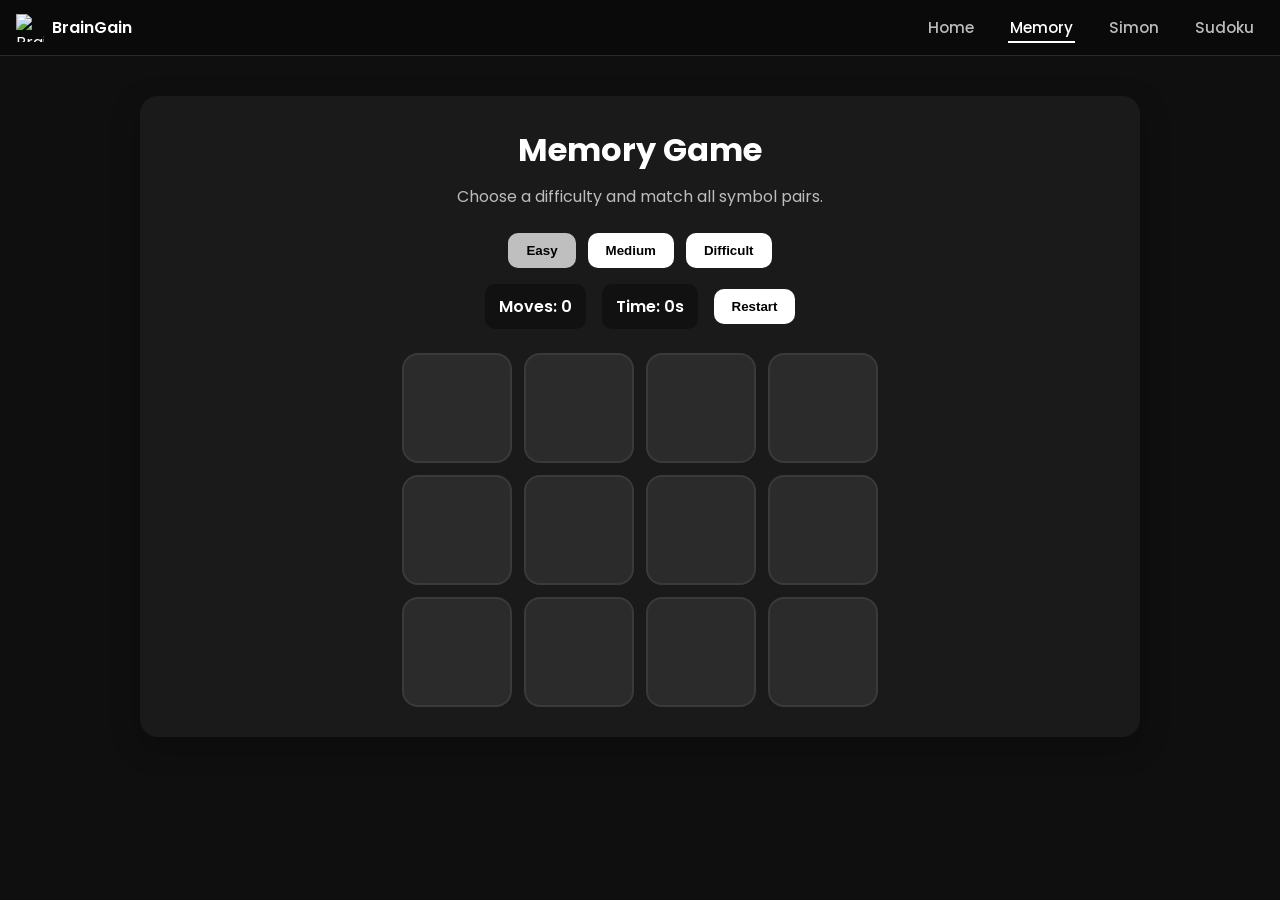
==== memory/memory.html @ 4ab95bf7 "Add memory game and update main page" ====
<!DOCTYPE html>
<html lang="en">
<head>
  <meta charset="UTF-8">
  <meta name="viewport" content="width=device-width, initial-scale=1.0">
  <title>BrainGain - Memory Game</title>

  <link rel="stylesheet" href="../styles.css">
  <link rel="stylesheet" href="memory.css">
</head>
<body>

  <nav class="nav">
    <div class="nav-left">
        <img src="../images/icon-192.png" alt="BrainGain" class="nav-logo">
        <span class="nav-title">BrainGain</span>
    </div>

    <div class="nav-links">
        <a href="../index.html">Home</a>
        <a href="memory.html" class="active">Memory</a>
        <a href="../simon/simon.html">Simon</a>
        <a href="../sudoku/sudoku.html">Sudoku</a>
    </div>
    </nav>

  <main class="game-page">
    <section class="game-card fade-in">
      <h2>Memory Game</h2>
      <p>Choose a difficulty and match all symbol pairs.</p>

      <div class="difficulty-buttons">
        <button class="level-btn active" data-level="easy">Easy</button>
        <button class="level-btn" data-level="medium">Medium</button>
        <button class="level-btn" data-level="hard">Difficult</button>
      </div>

      <div class="game-info">
        <span id="moves">Moves: 0</span>
        <span id="timer">Time: 0s</span>
        <button id="restartBtn">Restart</button>
      </div>

      <div id="memoryGrid" class="memory-grid"></div>

      <div id="winMessage" class="win-message hidden">
        <h3>Well done!</h3>
        <p>You matched all pairs.</p>
        <p id="finalStats"></p>
      </div>
    </section>
  </main>

  <script>
    window.addEventListener('load', () => {
      document.body.classList.add('loaded');
    });
  </script>

  <script src="memory.js"></script>
</body>
</html>
---- styles.css ----
@import url('https://fonts.googleapis.com/css2?family=Poppins:wght@300;400;600&display=swap');

* {
    margin: 0;
    padding: 0;
    box-sizing: border-box;
}

body {
    font-family: 'Poppins', sans-serif;
    background: #0f0f0f;
    color: #ffffff;
    opacity: 0;
}

.header {
    width: 100%;
    padding: 20px 0;
    display: flex;
    flex-direction: column;
    justify-content: center;
    align-items: center;
    border-bottom: 1px solid #222;
}

.logo-img {
    width: 250px;
    margin-bottom: 5px;
}

.slogan {
    color: #aaa;
}


.container {
    display: grid;
    grid-template-columns: repeat(auto-fit, minmax(250px, 1fr));
    gap: 20px;
    padding: 20px;
    max-width: 1000px;
    margin: auto;
}

.card {
    background: #1a1a1a;
    border-radius: 12px;
    padding: 1.5rem;
    text-align: center;
    transition: 0.3s;
    opacity: 0;
    transform: translateY(10px);
    box-shadow: 0 0 0 rgba(0,0,0,0);
}

.card h2 {
    font-size: 1.2rem;
}

.card:hover {
    transform: translateY(0);
    background: #222;
    box-shadow: 0 0px 15px rgba(255,255,255,0.1);
}

.card-link {
    text-decoration: none;
    color:#aaa;
}

.card-link:hover h2 {
    color: #ccc;
    font-size: 1.4rem;
}

.play-btn {
  display: inline-block;
  margin-top: 12px;
  padding: 10px 18px;
  background: #ffffff;
  color: #000000;
  text-decoration: none;
  border-radius: 10px;
  font-weight: 600;
  transition: 0.3s ease;
}

.play-btn:hover {
  background: #d9d9d9;
  transform: translateY(-2px);
}

.badge {
    display: inline-block;
    margin-top: 10px;
    padding: 5px 10px;
    background: white;
    color: black;
    border-radius: 8px;
    font-size: 0.8rem;
}

.footer {
    text-align: center;
    margin-top: 40px;
    padding: 20px;
    display:flex;
    flex-direction: column;
    align-items:center;
    gap: 8px;
    color: #777;
}


body.loaded {
    opacity: 1;
    transition: opacity 0.6s ease;
}


body.loaded .card {
    opacity: 1;
    transform: translateY(0);
    transition: 0.6s ease;
}


body.loaded .card:nth-child(1) {transition-delay: 0.2s; }
body.loaded .card:nth-child(2) {transition-delay: 0.4s; }
body.loaded .card:nth-child(3) {transition-delay: 0.6s; }

/* ===== NAVBAR ===== */
.nav {
  position: sticky;
  top: 0;
  z-index: 1000;
  background: rgba(10, 10, 10, 0.92);
  backdrop-filter: blur(10px);
  -webkit-backdrop-filter: blur(10px);
  display: flex;
  justify-content: space-between;
  align-items: center;
  padding: 10px 16px;
  border-bottom: 1px solid #2a2a2a;
  margin-bottom: 20px;
}

/* left side (logo) */
.nav-left {
  display: flex;
  align-items: center;
  gap: 8px;
}

.nav-logo {
  width: 28px;
  height: 28px;
}

.nav-title {
  font-weight: 600;
  font-size: 1rem;
  color: #ffffff;
}

/* links */
.nav-links {
  display: flex;
  gap: 16px;
  flex-wrap: wrap;
}

.nav a {
  text-decoration: none;
  color: #bbbbbb;
  font-weight: 500;
  font-size: 0.95rem;
  padding: 6px 10px;
  border-radius: 6px;
  position: relative;
  transition: 0.25s ease;
}

.nav a:hover {
  color: #ffffff;
  background: #1f1f1f;
}

/* underline animation */
.nav a::after {
  content: "";
  position: absolute;
  left: 8px;
  bottom: 2px;
  width: calc(100% - 16px);
  height: 2px;
  background: #ffffff;
  transform: scaleX(0);
  transform-origin: left;
  transition: transform 0.25s ease;
}

.nav a:hover::after,
.nav a.active::after {
  transform: scaleX(1);
}

.nav a.active {
  color: #ffffff;
}

/* mobile */
@media (max-width: 600px) {
  .nav {
    flex-direction: column;
    gap: 8px;
  }

  .nav-links {
    justify-content: center;
  }
}


/*phones*/
@media (max-width: 480px) {
    body {
        padding: 0.5rem;

    }
    .logo-img {
        width: 160px;
    }

    .container {
        padding: 10px;
        gap: 15px;
    }

    .card {
        padding: 1rem;
    }

    .card h2 {
        font-size: 1.1rem;
    }

    .badge {
        font-size: 0.75rem;
        padding: 4px 8px;
    }
}

/*tablets*/
@media (max-width: 900px) and (min-width: 481px) {
    .container {
        padding: 15px;
        gap: 18px;
        max-width: 900px;
    }

    .card {
        padding: 1.2rem;
    }

    .card h2 {
        font-size: 1.2rem;
    }
}

/*desktop scaling*/
@media (min-width: 901px) {
    .card h2 {
        font-size: 1.3rem;
    }
}
---- memory/memory.css ----
.game-page {
  display: flex;
  justify-content: center;
  padding: 20px;
}

.game-card {
  width: 100%;
  max-width: 1000px;
  background: #1a1a1a;
  border-radius: 18px;
  padding: 30px 20px;
  text-align: center;
  box-shadow: 0 10px 30px rgba(0, 0, 0, 0.25);
}

.game-card h2 {
  font-size: 2rem;
  margin-bottom: 10px;
}

.game-card p {
  color: #bdbdbd;
}

.difficulty-buttons {
  margin: 24px 0 16px;
  display: flex;
  justify-content: center;
  gap: 12px;
  flex-wrap: wrap;
}

.level-btn,
#restartBtn {
  padding: 10px 18px;
  border: none;
  border-radius: 10px;
  background: #ffffff;
  color: #000000;
  font-weight: 600;
  cursor: pointer;
  transition: 0.3s ease;
}

.level-btn:hover,
#restartBtn:hover {
  background: #d9d9d9;
  transform: translateY(-2px);
}

.level-btn.active {
  background: #bfbfbf;
}

.game-info {
  margin: 8px 0 24px;
  display: flex;
  justify-content: center;
  align-items: center;
  gap: 16px;
  flex-wrap: wrap;
}

.game-info span {
  background: #111111;
  color: #ffffff;
  padding: 10px 14px;
  border-radius: 10px;
  font-weight: 600;
}

.memory-grid {
  display: grid;
  gap: 12px;
  justify-content: center;
  margin-top: 10px;
}

.memory-card {
  width: 100%;
  max-width: 110px;
  min-width: 55px;
  aspect-ratio: 1 / 1;
  perspective: 1000px;
  background: transparent;
  border: none;
  padding: 0;
  cursor: pointer;
}

.memory-card-inner {
  position: relative;
  width: 100%;
  height: 100%;
  transition: transform 0.6s ease;
  transform-style: preserve-3d;
}

.memory-card.flipped .memory-card-inner,
.memory-card.matched .memory-card-inner {
  transform: rotateY(180deg);
}


.memory-card-front,
.memory-card-back {
  position: absolute;
  inset: 0;
  border-radius: 16px;
  display: flex;
  align-items: center;
  justify-content: center;
  backface-visibility: hidden;
  -webkit-backface-visibility: hidden;
  font-weight: 700;
  border: 2px solid #3a3a3a;
}

.memory-card-front {
  background: #2b2b2b;
}

.memory-card-back {
  background: #ffffff;
  color: #000000;
  transform: rotateY(180deg);
  font-size: 2rem;
  border: 2px solid #ffffff;
}

.memory-card.matched .memory-card-back {
  background: #bfbfbf;
  border: 2px solid #d9d9d9;
}

@media (max-width: 900px) {
  .memory-card {
    max-width: 90px;
  }

  .memory-card-back {
    font-size: 1.6rem;
  }
}

@media (max-width: 600px) {
  .memory-card {
    max-width: 72px;
  }

  .memory-card-front,
  .memory-card-back {
    border-radius: 12px;
  }

  .memory-card-back {
    font-size: 1.3rem;
  }
}

@media (max-width: 420px) {
  .memory-card {
    max-width: 64px;
    min-width: 48px;
  }

  .memory-card-back {
    font-size: 1.1rem;
  }
}

.memory-card:hover {
  transform: translateY(-2px);
}

.win-message {
  margin-top: 28px;
  padding: 20px;
  background: #111111;
  border: 1px solid #333333;
  border-radius: 14px;
  animation: fadeIn 0.5s ease;
}

.win-message h3 {
  margin-bottom: 8px;
  color: #ffffff;
}

.win-message p {
  color: #cccccc;
}

.hidden {
  display: none;
}

@keyframes fadeIn {
  from {
    opacity: 0;
    transform: translateY(12px);
  }
  to {
    opacity: 1;
    transform: translateY(0);
  }
}

@media (max-width: 900px) {
  .memory-card {
    max-width: 90px;
    font-size: 1.6rem;
  }
}

@media (max-width: 600px) {
  .game-card {
    padding: 24px 14px;
  }

  .memory-card {
    max-width: 72px;
    font-size: 1.3rem;
    border-radius: 12px;
  }

  .difficulty-buttons,
  .game-info {
    gap: 10px;
  }
}

@media (max-width: 420px) {
  .memory-card {
    max-width: 64px;
    min-width: 48px;
    font-size: 1.1rem;
  }

  .game-info {
    flex-direction: column;
  }
}
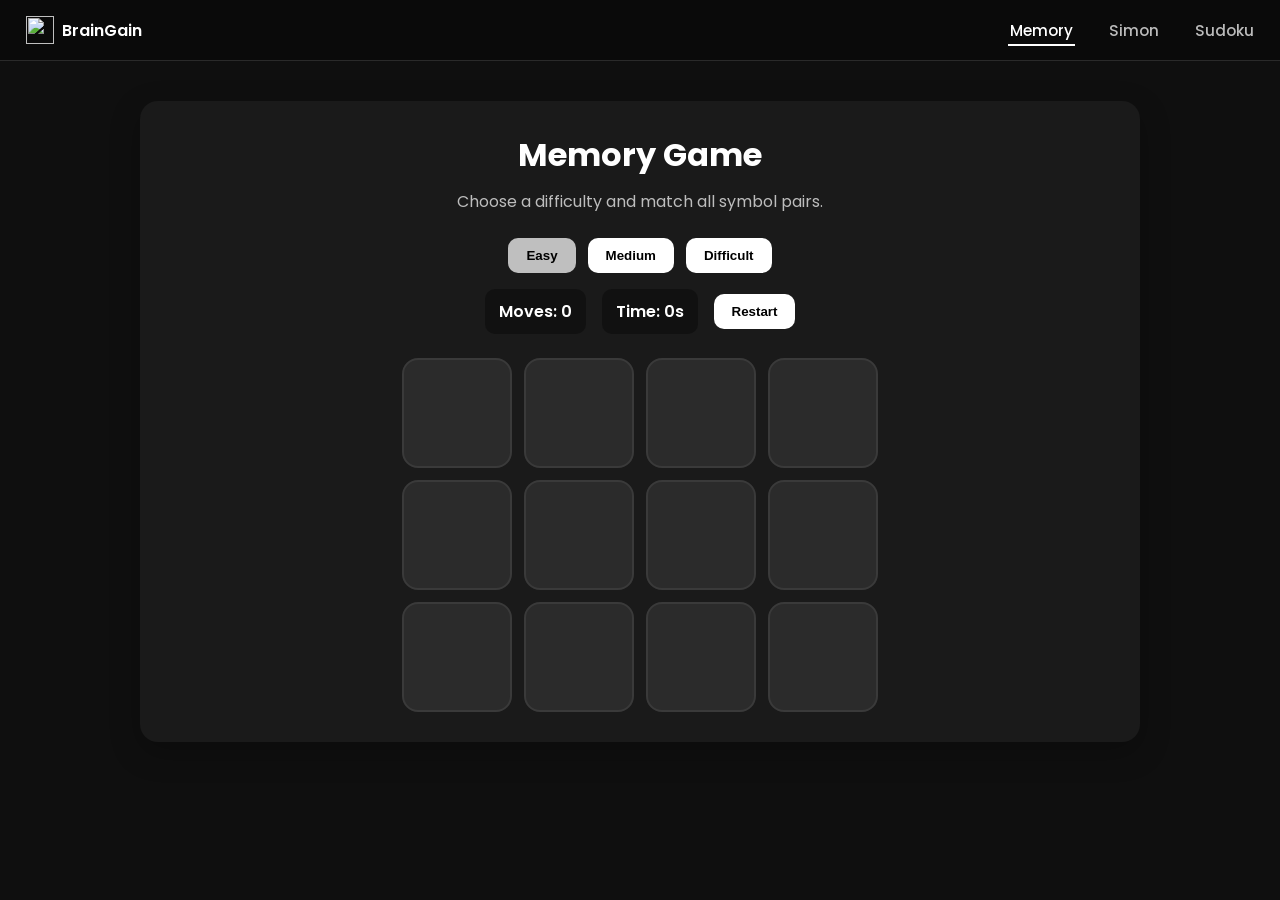
==== commit 4cdcdcb3: "Remove Home from nav bar" ====
--- a/memory/memory.html
+++ b/memory/memory.html
@@ -11,13 +11,13 @@
 <body>
 
   <nav class="nav">
-    <div class="nav-left">
-        <img src="../images/icon-192.png" alt="BrainGain" class="nav-logo">
-        <span class="nav-title">BrainGain</span>
-    </div>
+    <a href="../index.html" class="nav-left">
+      <img src="../images/icon-192.png" class="nav-logo">
+      <span class="nav-title">BrainGain</span>
+    </a>
 
     <div class="nav-links">
-        <a href="../index.html">Home</a>
+        <!-- <a href="../index.html">Home</a> -->
         <a href="memory.html" class="active">Memory</a>
         <a href="../simon/simon.html">Simon</a>
         <a href="../sudoku/sudoku.html">Sudoku</a>
@@ -43,10 +43,13 @@
 
       <div id="memoryGrid" class="memory-grid"></div>
 
-      <div id="winMessage" class="win-message hidden">
-        <h3>Well done!</h3>
-        <p>You matched all pairs.</p>
-        <p id="finalStats"></p>
+      <div id="overlay" class="overlay hidden">
+        <div class="overlay-card">
+          <h3 id="overlay-title">Well done!</h3>
+          <p id="overlay-text">You matched all pairs.</p>
+          <p id="finalStats"></p>
+          <button id="playAgainBtn" class="primary-btn">Play Again</button>
+        </div>
       </div>
     </section>
   </main>
--- a/memory/memory.css
+++ b/memory/memory.css
@@ -5,6 +5,7 @@
 }
 
 .game-card {
+  position: relative;
   width: 100%;
   max-width: 1000px;
   background: #1a1a1a;
@@ -134,67 +135,70 @@
   border: 2px solid #d9d9d9;
 }
 
-@media (max-width: 900px) {
-  .memory-card {
-    max-width: 90px;
-  }
-
-  .memory-card-back {
-    font-size: 1.6rem;
-  }
-}
-
-@media (max-width: 600px) {
-  .memory-card {
-    max-width: 72px;
-  }
-
-  .memory-card-front,
-  .memory-card-back {
-    border-radius: 12px;
-  }
-
-  .memory-card-back {
-    font-size: 1.3rem;
-  }
-}
-
-@media (max-width: 420px) {
-  .memory-card {
-    max-width: 64px;
-    min-width: 48px;
-  }
-
-  .memory-card-back {
-    font-size: 1.1rem;
-  }
-}
+
+  
+
 
 .memory-card:hover {
   transform: translateY(-2px);
 }
 
-.win-message {
-  margin-top: 28px;
+.overlay {
+  position: absolute;
+  inset: 0;
+  background: rgba(8, 8, 8, 0.72);
+  backdrop-filter: blur(4px);
+  -webkit-backdrop-filter: blur(4px);
+  display: flex;
+  align-items: center;
+  justify-content: center;
+  border-radius: 18px;
+  z-index: 20;
   padding: 20px;
-  background: #111111;
-  border: 1px solid #333333;
-  border-radius: 14px;
-  animation: fadeIn 0.5s ease;
-}
-
-.win-message h3 {
-  margin-bottom: 8px;
+}
+
+.overlay-card {
+  width: 100%;
+  max-width: 320px;
+  background: linear-gradient(180deg, #1f1f1f 0%, #141414 100%);
+  border: 1px solid #2f2f2f;
+  border-radius: 16px;
+  padding: 24px 18px;
+  text-align: center;
+  box-shadow: 0 12px 30px rgba(0, 0, 0, 0.35);
+}
+
+.overlay-card h3 {
+  margin-bottom: 10px;
   color: #ffffff;
-}
-
-.win-message p {
-  color: #cccccc;
+  font-size: 1.4rem;
+}
+
+.overlay-card p {
+  color: #d0d0d0;
+  margin-bottom: 12px;
+}
+
+.primary-btn {
+  padding: 10px 18px;
+  border: none;
+  border-radius: 10px;
+  background: #ffffff;
+  color: #000000;
+  font-weight: 600;
+  cursor: pointer;
+  transition: 0.3s ease;
+}
+
+.primary-btn:hover {
+  background: #d9d9d9;
+  transform: translateY(-2px);
 }
 
 .hidden {
-  display: none;
-}
+  display: none !important;
+}
+
 
 @keyframes fadeIn {
   from {
@@ -238,6 +242,10 @@
     font-size: 1.1rem;
   }
 
+  .memory-card-back {
+    font-size: 1.1rem;
+  }
+  
   .game-info {
     flex-direction: column;
   }
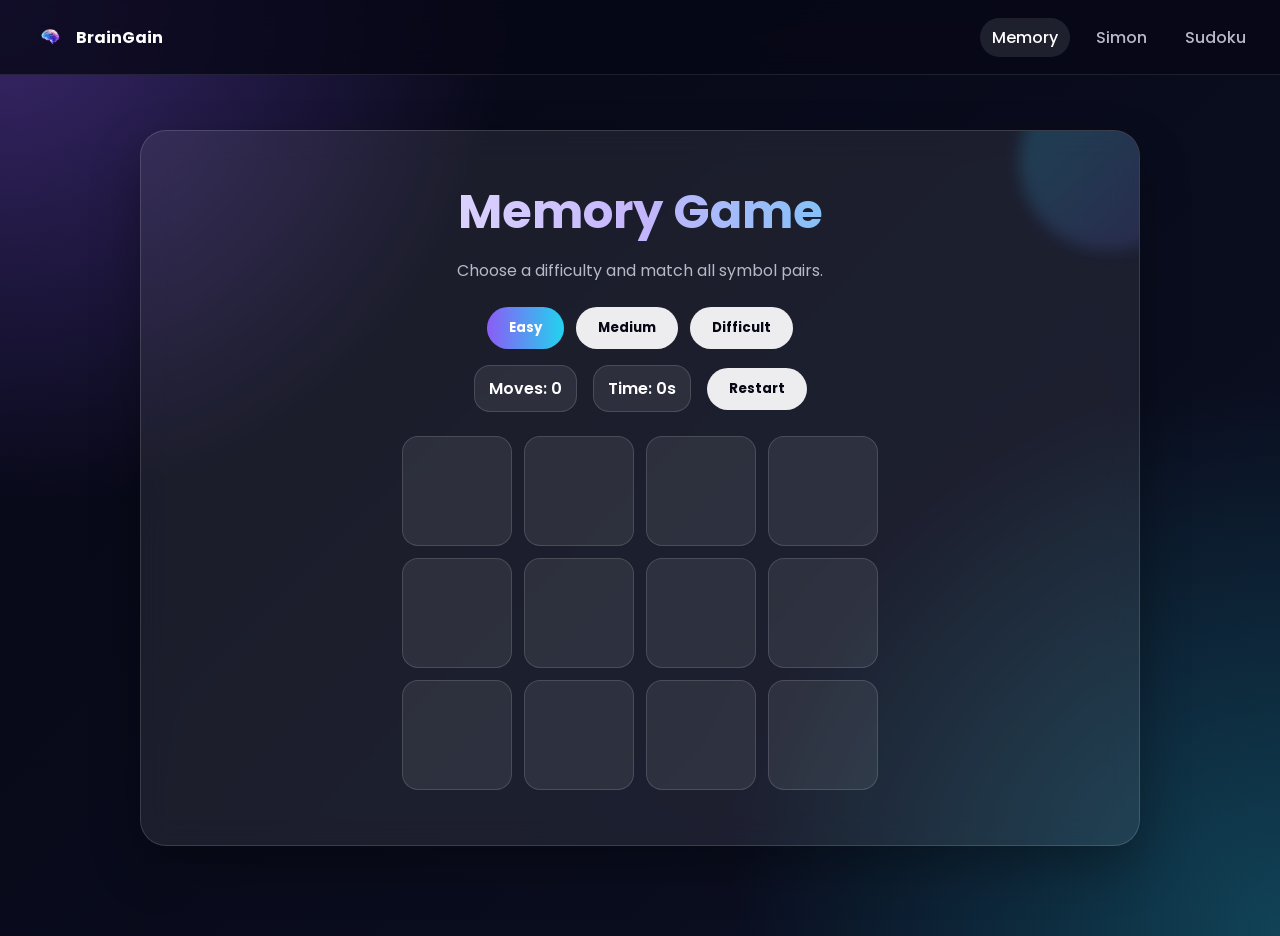
==== commit cdd05b93: "Change button capitalisation" ====
--- a/memory/memory.html
+++ b/memory/memory.html
@@ -48,7 +48,7 @@
           <h3 id="overlay-title">Well done!</h3>
           <p id="overlay-text">You matched all pairs.</p>
           <p id="finalStats"></p>
-          <button id="playAgainBtn" class="primary-btn">Play Again</button>
+          <button id="playAgainBtn" class="primary-btn">Play again</button>
         </div>
       </div>
     </section>
--- a/styles.css
+++ b/styles.css
@@ -1,4 +1,15 @@
-@import url('https://fonts.googleapis.com/css2?family=Poppins:wght@300;400;600&display=swap');
+@import url('https://fonts.googleapis.com/css2?family=Poppins:wght@300;400;500;600;700&display=swap');
+
+:root {
+    --bg: #070716;
+    --card-bg: rgba(255, 255, 255, 0.08);
+    --card-border: rgba(255, 255, 255, 0.14);
+    --text: #ffffff;
+    --muted: #b8b8c8;
+    --purple: #8b5cf6;
+    --cyan: #22d3ee;
+    --pink: #ec4899;
+}
 
 * {
     margin: 0;
@@ -7,270 +18,280 @@
 }
 
 body {
+    min-height: 100vh;
     font-family: 'Poppins', sans-serif;
-    background: #0f0f0f;
-    color: #ffffff;
-    opacity: 0;
-}
-
+    color: var(--text);
+    background:
+        radial-gradient(circle at top left, rgba(139, 92, 246, 0.38), transparent 32%),
+        radial-gradient(circle at bottom right, rgba(34, 211, 238, 0.26), transparent 35%),
+        linear-gradient(135deg, #070716 0%, #0b1022 100%);
+}
+
+/* HEADER */
 .header {
     width: 100%;
-    padding: 20px 0;
+    padding: 55px 20px 35px;
     display: flex;
     flex-direction: column;
     justify-content: center;
     align-items: center;
-    border-bottom: 1px solid #222;
+    text-align: center;
 }
 
 .logo-img {
-    width: 250px;
-    margin-bottom: 5px;
+    width: 220px;
+    margin-bottom: 16px;
+    filter: drop-shadow(0 0 25px rgba(139, 92, 246, 0.45));
+}
+
+.hero-title {
+    max-width: 760px;
+    font-size: clamp(2rem, 5vw, 4rem);
+    line-height: 1.1;
+    font-weight: 700;
+    letter-spacing: -1px;
+    background: linear-gradient(90deg, #ffffff, #c4b5fd, #22d3ee);
+    -webkit-background-clip: text;
+    background-clip: text;
+    -webkit-text-fill-color: transparent;
+    color: transparent;
 }
 
 .slogan {
-    color: #aaa;
-}
-
-
+    margin-top: 16px;
+    max-width: 620px;
+    color: var(--muted);
+    font-size: 1rem;
+}
+
+/* CARDS CONTAINER */
 .container {
     display: grid;
-    grid-template-columns: repeat(auto-fit, minmax(250px, 1fr));
-    gap: 20px;
-    padding: 20px;
-    max-width: 1000px;
-    margin: auto;
-}
-
+    grid-template-columns: repeat(auto-fit, minmax(260px, 1fr));
+    gap: 26px;
+    max-width: 1100px;
+    margin: 0 auto;
+    padding: 35px 20px 70px;
+}
+
+/* CARD */
 .card {
-    background: #1a1a1a;
-    border-radius: 12px;
-    padding: 1.5rem;
+    position: relative;
+    overflow: hidden;
+    min-height: 250px;
+    padding: 2rem;
+    border-radius: 26px;
+    background: var(--card-bg);
+    border: 1px solid var(--card-border);
+    backdrop-filter: blur(16px);
+    -webkit-backdrop-filter: blur(16px);
+    box-shadow: 0 22px 50px rgba(0, 0, 0, 0.32);
+    transition: transform 0.3s ease, box-shadow 0.3s ease, border-color 0.3s ease;
+}
+
+.card::before {
+    content: "";
+    position: absolute;
+    inset: 0;
+    background: linear-gradient(135deg, rgba(139, 92, 246, 0.25), transparent 55%);
+    opacity: 0;
+    transition: opacity 0.3s ease;
+}
+
+.card::after {
+    content: "";
+    position: absolute;
+    width: 130px;
+    height: 130px;
+    right: -45px;
+    top: -45px;
+    border-radius: 50%;
+    background: linear-gradient(135deg, rgba(34, 211, 238, 0.35), rgba(139, 92, 246, 0.25));
+    filter: blur(4px);
+    opacity: 0.55;
+}
+
+.card:hover {
+    transform: translateY(-10px);
+    border-color: rgba(139, 92, 246, 0.7);
+    box-shadow: 0 28px 65px rgba(139, 92, 246, 0.22);
+}
+
+.card:hover::before {
+    opacity: 1;
+}
+
+.card h2,
+.card p,
+.card a,
+.card span {
+    position: relative;
+    z-index: 1;
+}
+
+.card h2 {
+    margin-top: 18px;
+    margin-bottom: 12px;
+    font-size: 1.45rem;
+    font-weight: 700;
+}
+
+.card p {
+    color: var(--muted);
+    line-height: 1.6;
+    font-size: 0.95rem;
+}
+
+.tag {
+    display: inline-block;
+    padding: 6px 13px;
+    border-radius: 999px;
+    background: rgba(139, 92, 246, 0.18);
+    color: #ddd6fe;
+    border: 1px solid rgba(139, 92, 246, 0.45);
+    font-size: 0.78rem;
+    font-weight: 600;
+    letter-spacing: 0.3px;
+}
+
+/* BUTTON */
+.play-btn {
+    display: inline-block;
+    margin-top: 25px;
+    padding: 12px 24px;
+    border-radius: 999px;
+    background: linear-gradient(90deg, var(--purple), var(--cyan));
+    color: #ffffff;
+    text-decoration: none;
+    font-weight: 700;
+    font-size: 0.95rem;
+    box-shadow: 0 12px 28px rgba(34, 211, 238, 0.25);
+    transition: transform 0.25s ease, box-shadow 0.25s ease, background 0.25s ease;
+}
+
+.play-btn:hover {
+    transform: translateY(-3px);
+    background: linear-gradient(90deg, var(--cyan), var(--purple));
+    box-shadow: 0 16px 38px rgba(139, 92, 246, 0.38);
+}
+
+/* FOOTER */
+.footer {
     text-align: center;
-    transition: 0.3s;
-    opacity: 0;
-    transform: translateY(10px);
-    box-shadow: 0 0 0 rgba(0,0,0,0);
-}
-
-.card h2 {
-    font-size: 1.2rem;
-}
-
-.card:hover {
-    transform: translateY(0);
-    background: #222;
-    box-shadow: 0 0px 15px rgba(255,255,255,0.1);
-}
+    padding: 25px 20px;
+    color: var(--muted);
+    opacity: 0.8;
+}
+
 
 .card-link {
     text-decoration: none;
-    color:#aaa;
-}
-
-.card-link:hover h2 {
-    color: #ccc;
-    font-size: 1.4rem;
-}
-
-.play-btn {
-  display: inline-block;
-  margin-top: 12px;
-  padding: 10px 18px;
-  background: #ffffff;
-  color: #000000;
-  text-decoration: none;
-  border-radius: 10px;
-  font-weight: 600;
-  transition: 0.3s ease;
-}
-
-.play-btn:hover {
-  background: #d9d9d9;
-  transform: translateY(-2px);
-}
+    color: inherit;
+}
+
 
 .badge {
     display: inline-block;
     margin-top: 10px;
-    padding: 5px 10px;
-    background: white;
-    color: black;
-    border-radius: 8px;
+    padding: 6px 12px;
+    background: rgba(255, 255, 255, 0.12);
+    color: white;
+    border-radius: 999px;
     font-size: 0.8rem;
 }
 
-.footer {
-    text-align: center;
-    margin-top: 40px;
-    padding: 20px;
-    display:flex;
-    flex-direction: column;
-    align-items:center;
-    gap: 8px;
-    color: #777;
-}
-
-
-body.loaded {
-    opacity: 1;
-    transition: opacity 0.6s ease;
-}
-
-
-body.loaded .card {
-    opacity: 1;
-    transform: translateY(0);
-    transition: 0.6s ease;
-}
-
-
-body.loaded .card:nth-child(1) {transition-delay: 0.2s; }
-body.loaded .card:nth-child(2) {transition-delay: 0.4s; }
-body.loaded .card:nth-child(3) {transition-delay: 0.6s; }
-
-/* ===== NAVBAR ===== */
+/* NAVBAR - falls du sie auf anderen Seiten benutzt */
 .nav {
-  position: sticky;
-  top: 0;
-  z-index: 1000;
-  background: rgba(10, 10, 10, 0.92);
-  backdrop-filter: blur(10px);
-  -webkit-backdrop-filter: blur(10px);
-  display: flex;
-  justify-content: space-between;
-  align-items: center;
-  padding: 10px 16px;
-  border-bottom: 1px solid #2a2a2a;
-  margin-bottom: 20px;
-}
-
-/* left side (logo) */
+    position: sticky;
+    top: 0;
+    z-index: 1000;
+    background: rgba(7, 7, 22, 0.78);
+    backdrop-filter: blur(14px);
+    -webkit-backdrop-filter: blur(14px);
+    display: flex;
+    justify-content: space-between;
+    align-items: center;
+    padding: 14px 22px;
+    border-bottom: 1px solid rgba(255, 255, 255, 0.1);
+}
+
 .nav-left {
-  display: flex;
-  align-items: center;
-  gap: 8px;
+    display: flex;
+    align-items: center;
+    gap: 10px;
 }
 
 .nav-logo {
-  width: 28px;
-  height: 28px;
+    width: 32px;
+    height: 32px;
 }
 
 .nav-title {
-  font-weight: 600;
-  font-size: 1rem;
-  color: #ffffff;
-}
-
-/* links */
+    font-weight: 700;
+    color: white;
+}
+
 .nav-links {
-  display: flex;
-  gap: 16px;
-  flex-wrap: wrap;
+    display: flex;
+    gap: 14px;
+    flex-wrap: wrap;
 }
 
 .nav a {
-  text-decoration: none;
-  color: #bbbbbb;
-  font-weight: 500;
-  font-size: 0.95rem;
-  padding: 6px 10px;
-  border-radius: 6px;
-  position: relative;
-  transition: 0.25s ease;
-}
-
-.nav a:hover {
-  color: #ffffff;
-  background: #1f1f1f;
-}
-
-/* underline animation */
-.nav a::after {
-  content: "";
-  position: absolute;
-  left: 8px;
-  bottom: 2px;
-  width: calc(100% - 16px);
-  height: 2px;
-  background: #ffffff;
-  transform: scaleX(0);
-  transform-origin: left;
-  transition: transform 0.25s ease;
-}
-
-.nav a:hover::after,
-.nav a.active::after {
-  transform: scaleX(1);
-}
-
+    text-decoration: none;
+    color: var(--muted);
+    font-weight: 500;
+    padding: 7px 12px;
+    border-radius: 999px;
+    transition: 0.25s ease;
+}
+
+.nav a:hover,
 .nav a.active {
-  color: #ffffff;
-}
-
-/* mobile */
+    color: white;
+    background: rgba(255, 255, 255, 0.1);
+}
+
+/* MOBILE */
 @media (max-width: 600px) {
-  .nav {
-    flex-direction: column;
-    gap: 8px;
-  }
-
-  .nav-links {
-    justify-content: center;
-  }
-}
-
-
-/*phones*/
-@media (max-width: 480px) {
-    body {
-        padding: 0.5rem;
-
-    }
+    .header {
+        padding: 42px 16px 25px;
+    }
+
     .logo-img {
-        width: 160px;
+        width: 155px;
+    }
+
+    .hero-title {
+        font-size: 2rem;
+    }
+
+    .slogan {
+        font-size: 0.9rem;
     }
 
     .container {
-        padding: 10px;
-        gap: 15px;
+        grid-template-columns: 1fr;
+        padding: 25px 15px 55px;
+        gap: 18px;
     }
 
     .card {
-        padding: 1rem;
+        min-height: 220px;
+        padding: 1.5rem;
+        border-radius: 22px;
     }
 
     .card h2 {
-        font-size: 1.1rem;
-    }
-
-    .badge {
-        font-size: 0.75rem;
-        padding: 4px 8px;
-    }
-}
-
-/*tablets*/
-@media (max-width: 900px) and (min-width: 481px) {
-    .container {
-        padding: 15px;
-        gap: 18px;
-        max-width: 900px;
-    }
-
-    .card {
-        padding: 1.2rem;
-    }
-
-    .card h2 {
-        font-size: 1.2rem;
-    }
-}
-
-/*desktop scaling*/
-@media (min-width: 901px) {
-    .card h2 {
-        font-size: 1.3rem;
-    }
-}
+        font-size: 1.25rem;
+    }
+
+    .nav {
+        flex-direction: column;
+        gap: 10px;
+    }
+
+    .nav-links {
+        justify-content: center;
+    }
+}
--- a/memory/memory.css
+++ b/memory/memory.css
@@ -249,4 +249,177 @@
   .game-info {
     flex-direction: column;
   }
+}
+
+/* homepage style*/ 
+
+.game-page {
+  min-height: calc(100vh - 65px);
+  padding: 55px 20px 90px;
+  display: flex;
+  justify-content: center;
+  align-items: flex-start;
+}
+
+.game-card {
+  width: 100%;
+  max-width: 1000px;
+  padding: 45px 28px 55px;
+  border-radius: 26px;
+  background: var(--card-bg);
+  border: 1px solid var(--card-border);
+  backdrop-filter: blur(16px);
+  -webkit-backdrop-filter: blur(16px);
+  box-shadow: 0 22px 50px rgba(0, 0, 0, 0.32);
+  text-align: center;
+  position: relative;
+  overflow: hidden;
+}
+
+.game-card::after {
+  content: "";
+  position: absolute;
+  width: 180px;
+  height: 180px;
+  right: -60px;
+  top: -60px;
+  border-radius: 50%;
+  background: linear-gradient(
+    135deg,
+    rgba(34, 211, 238, 0.35),
+    rgba(139, 92, 246, 0.25)
+  );
+  filter: blur(8px);
+  opacity: 0.6;
+}
+
+.game-card > * {
+  position: relative;
+  z-index: 1;
+}
+
+.game-card h2 {
+  font-size: clamp(2rem, 4vw, 3rem);
+  font-weight: 700;
+  margin-bottom: 10px;
+  background: linear-gradient(90deg, #ffffff, #c4b5fd, #22d3ee);
+  -webkit-background-clip: text;
+  background-clip: text;
+  -webkit-text-fill-color: transparent;
+}
+
+.game-card p {
+  color: var(--muted);
+  font-size: 1rem;
+}
+
+.level-btn,
+#restartBtn,
+.primary-btn,
+.secondary-btn {
+  border: none;
+  outline: none;
+  padding: 11px 22px;
+  border-radius: 999px;
+  background: rgba(255, 255, 255, 0.92);
+  color: #070716;
+  font-weight: 700;
+  cursor: pointer;
+  transition: 0.25s ease;
+  font-family: 'Poppins', sans-serif;
+}
+
+.level-btn:hover,
+#restartBtn:hover,
+.primary-btn:hover,
+.secondary-btn:hover {
+  transform: translateY(-3px);
+  background: linear-gradient(90deg, var(--purple), var(--cyan));
+  color: #ffffff;
+  box-shadow: 0 12px 28px rgba(34, 211, 238, 0.25);
+}
+
+.level-btn.active {
+  color: #ffffff;
+  background: linear-gradient(90deg, var(--purple), var(--cyan));
+}
+
+.game-info span,
+.message {
+  background: rgba(255, 255, 255, 0.08);
+  border: 1px solid var(--card-border);
+  color: #ffffff;
+  border-radius: 16px;
+}
+
+.overlay {
+  position: absolute;
+  inset: 0;
+  display: flex;
+  align-items: center;
+  justify-content: center;
+  z-index: 20;
+  padding: 20px;
+
+  background: rgba(7, 7, 22, 0.75);
+  backdrop-filter: blur(8px);
+  -webkit-backdrop-filter: blur(8px);
+
+  border-radius: 26px;
+}
+
+.overlay-card {
+  width: 100%;
+  max-width: 360px;
+  padding: 28px 22px;
+  text-align: center;
+
+  background: var(--card-bg);
+  border: 1px solid var(--card-border);
+  border-radius: 22px;
+  box-shadow: 0 22px 50px rgba(0, 0, 0, 0.32);
+}
+
+.overlay-card h3 {
+  margin-bottom: 10px;
+  font-size: 1.6rem;
+  font-weight: 700;
+
+  background: linear-gradient(90deg, #ffffff, #c4b5fd, #22d3ee);
+  -webkit-background-clip: text;
+  background-clip: text;
+  -webkit-text-fill-color: transparent;
+}
+
+.overlay-card p {
+  color: var(--muted);
+  margin-bottom: 12px;
+}
+
+.hidden {
+  display: none !important;
+}
+
+
+
+/* card design*/
+
+.memory-card-front {
+  background: rgba(255, 255, 255, 0.08);
+  border: 1px solid var(--card-border);
+}
+
+.memory-card-back {
+  background: linear-gradient(135deg, var(--purple), var(--cyan));
+  color: #ffffff;
+  border: none;
+}
+
+.memory-card.matched .memory-card-back {
+  background: linear-gradient(135deg, #22d3ee, #8b5cf6);
+  border: none;
+}
+
+.memory-card:hover {
+  transform: translateY(-5px);
 }
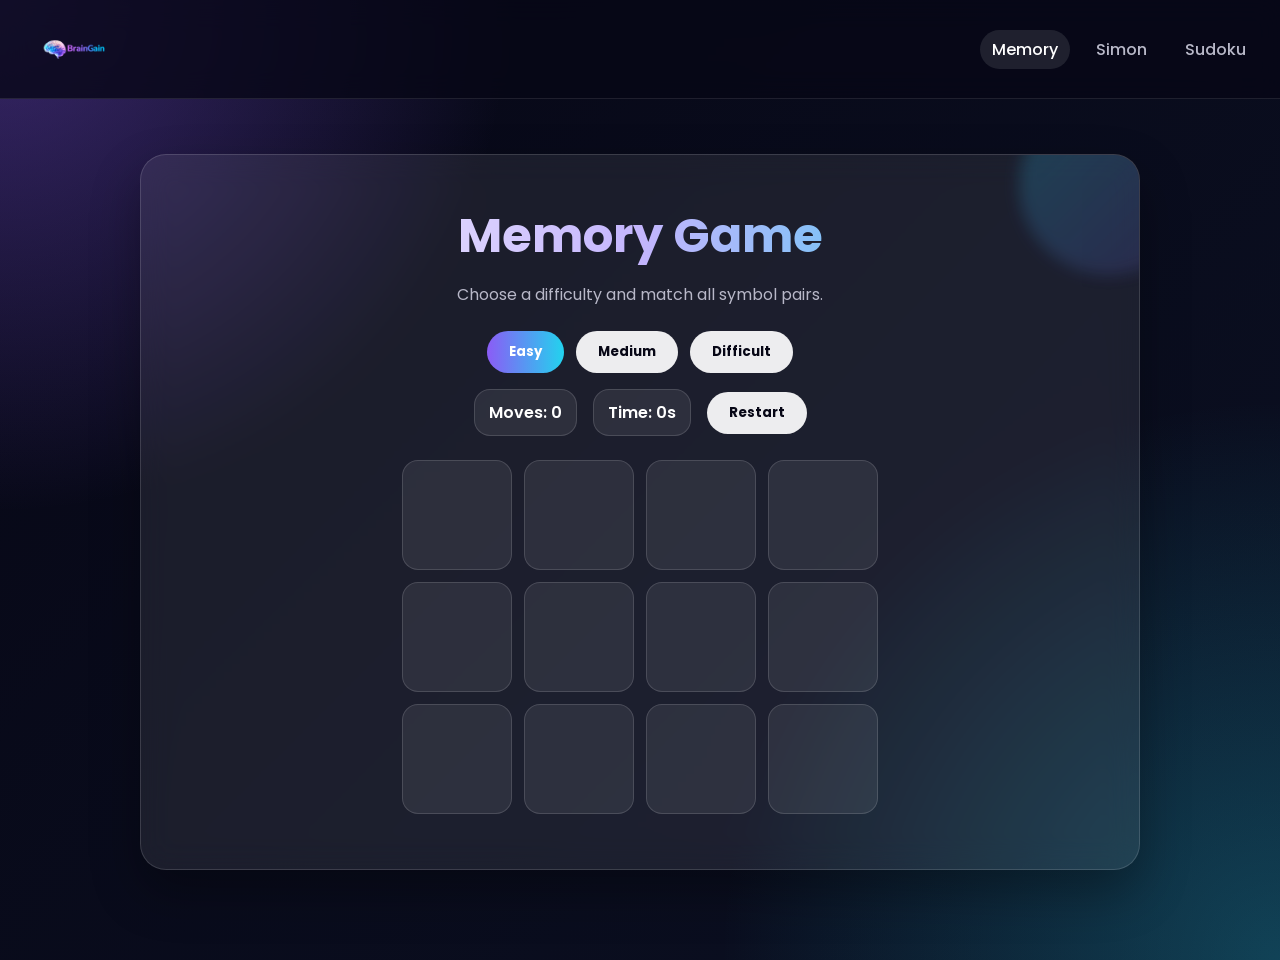
==== commit 4c0b1a44: "improved navbar home button" ====
--- a/memory/memory.html
+++ b/memory/memory.html
@@ -12,8 +12,7 @@
 
   <nav class="nav">
     <a href="../index.html" class="nav-left">
-      <img src="../images/icon-192.png" class="nav-logo">
-      <span class="nav-title">BrainGain</span>
+      <img src="../images/logo.png" class="nav-brand-logo" alt="BrainGain">
     </a>
 
     <div class="nav-links">
--- a/memory/memory.css
+++ b/memory/memory.css
@@ -2,6 +2,12 @@
   display: flex;
   justify-content: center;
   padding: 20px;
+}
+
+.nav-brand-logo {
+  height: 56px;
+  width: auto;
+  display: block;
 }
 
 .game-card {
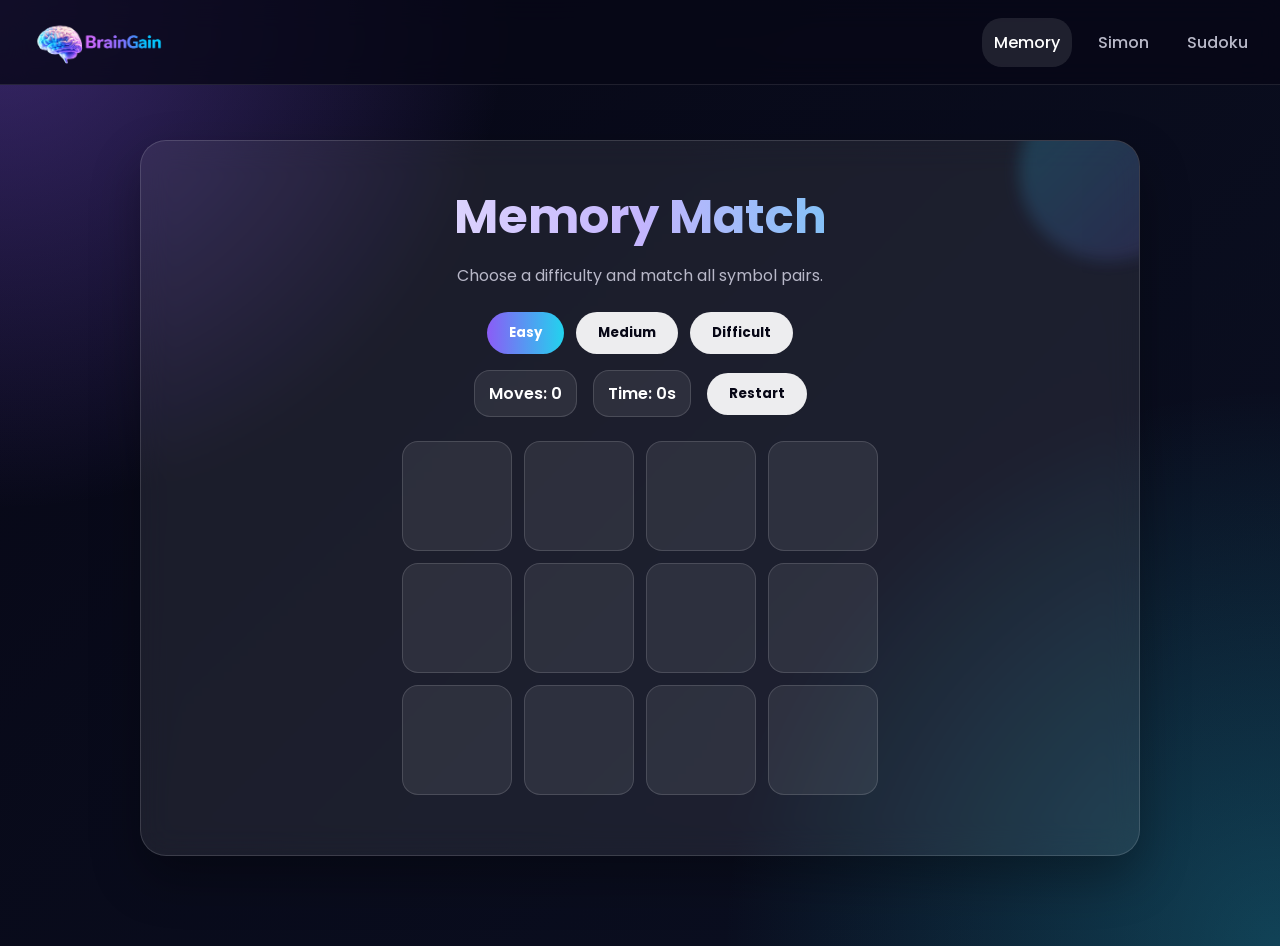
==== commit 31100798: "Change Memory Game to Memory Match" ====
--- a/memory/memory.html
+++ b/memory/memory.html
@@ -3,7 +3,7 @@
 <head>
   <meta charset="UTF-8">
   <meta name="viewport" content="width=device-width, initial-scale=1.0">
-  <title>BrainGain - Memory Game</title>
+  <title>BrainGain - Memory Match</title>
 
   <link rel="stylesheet" href="../styles.css">
   <link rel="stylesheet" href="memory.css">
@@ -25,7 +25,7 @@
 
   <main class="game-page">
     <section class="game-card fade-in">
-      <h2>Memory Game</h2>
+      <h2>Memory Match</h2>
       <p>Choose a difficulty and match all symbol pairs.</p>
 
       <div class="difficulty-buttons">
--- a/styles.css
+++ b/styles.css
@@ -30,7 +30,7 @@
 /* HEADER */
 .header {
     width: 100%;
-    padding: 55px 20px 35px;
+    padding: 20px;
     display: flex;
     flex-direction: column;
     justify-content: center;
@@ -45,9 +45,9 @@
 }
 
 .hero-title {
-    max-width: 760px;
-    font-size: clamp(2rem, 5vw, 4rem);
-    line-height: 1.1;
+    max-width: 550px;
+    font-size: clamp(2rem, 5vw, 3rem);
+    line-height: 1.3;
     font-weight: 700;
     letter-spacing: -1px;
     background: linear-gradient(90deg, #ffffff, #c4b5fd, #22d3ee);
@@ -71,7 +71,7 @@
     gap: 26px;
     max-width: 1100px;
     margin: 0 auto;
-    padding: 35px 20px 70px;
+    padding: 25px 20px 25px;
 }
 
 /* CARD */
@@ -146,6 +146,7 @@
     display: inline-block;
     padding: 6px 13px;
     border-radius: 999px;
+		margin-right: 3px;
     background: rgba(139, 92, 246, 0.18);
     color: #ddd6fe;
     border: 1px solid rgba(139, 92, 246, 0.45);
@@ -200,9 +201,9 @@
     font-size: 0.8rem;
 }
 
-/* NAVBAR - falls du sie auf anderen Seiten benutzt */
+/* NAVBAR */
 .nav {
-    position: sticky;
+    /*position: sticky;*/
     top: 0;
     z-index: 1000;
     background: rgba(7, 7, 22, 0.78);
@@ -211,7 +212,7 @@
     display: flex;
     justify-content: space-between;
     align-items: center;
-    padding: 14px 22px;
+    padding: 12px 20px;
     border-bottom: 1px solid rgba(255, 255, 255, 0.1);
 }
 
@@ -226,6 +227,13 @@
     height: 32px;
 }
 
+.nav-brand-logo {
+  height: 56px;
+  width: auto;
+  display: block;
+	margin: -10px 0px;
+}
+
 .nav-title {
     font-weight: 700;
     color: white;
@@ -241,8 +249,8 @@
     text-decoration: none;
     color: var(--muted);
     font-weight: 500;
-    padding: 7px 12px;
-    border-radius: 999px;
+    padding: 12px;
+    border-radius: 20px;
     transition: 0.25s ease;
 }
 
--- a/memory/memory.css
+++ b/memory/memory.css
@@ -1,266 +1,19 @@
+/* =========================
+   MEMORY PAGE LAYOUT
+========================= */
+
+html,
+body {
+  width: 100%;
+  min-height: 100%;
+}
+
+body {
+  overflow-x: hidden;
+}
+
 .game-page {
-  display: flex;
-  justify-content: center;
-  padding: 20px;
-}
-
-.nav-brand-logo {
-  height: 56px;
-  width: auto;
-  display: block;
-}
-
-.game-card {
-  position: relative;
-  width: 100%;
-  max-width: 1000px;
-  background: #1a1a1a;
-  border-radius: 18px;
-  padding: 30px 20px;
-  text-align: center;
-  box-shadow: 0 10px 30px rgba(0, 0, 0, 0.25);
-}
-
-.game-card h2 {
-  font-size: 2rem;
-  margin-bottom: 10px;
-}
-
-.game-card p {
-  color: #bdbdbd;
-}
-
-.difficulty-buttons {
-  margin: 24px 0 16px;
-  display: flex;
-  justify-content: center;
-  gap: 12px;
-  flex-wrap: wrap;
-}
-
-.level-btn,
-#restartBtn {
-  padding: 10px 18px;
-  border: none;
-  border-radius: 10px;
-  background: #ffffff;
-  color: #000000;
-  font-weight: 600;
-  cursor: pointer;
-  transition: 0.3s ease;
-}
-
-.level-btn:hover,
-#restartBtn:hover {
-  background: #d9d9d9;
-  transform: translateY(-2px);
-}
-
-.level-btn.active {
-  background: #bfbfbf;
-}
-
-.game-info {
-  margin: 8px 0 24px;
-  display: flex;
-  justify-content: center;
-  align-items: center;
-  gap: 16px;
-  flex-wrap: wrap;
-}
-
-.game-info span {
-  background: #111111;
-  color: #ffffff;
-  padding: 10px 14px;
-  border-radius: 10px;
-  font-weight: 600;
-}
-
-.memory-grid {
-  display: grid;
-  gap: 12px;
-  justify-content: center;
-  margin-top: 10px;
-}
-
-.memory-card {
-  width: 100%;
-  max-width: 110px;
-  min-width: 55px;
-  aspect-ratio: 1 / 1;
-  perspective: 1000px;
-  background: transparent;
-  border: none;
-  padding: 0;
-  cursor: pointer;
-}
-
-.memory-card-inner {
-  position: relative;
-  width: 100%;
-  height: 100%;
-  transition: transform 0.6s ease;
-  transform-style: preserve-3d;
-}
-
-.memory-card.flipped .memory-card-inner,
-.memory-card.matched .memory-card-inner {
-  transform: rotateY(180deg);
-}
-
-
-.memory-card-front,
-.memory-card-back {
-  position: absolute;
-  inset: 0;
-  border-radius: 16px;
-  display: flex;
-  align-items: center;
-  justify-content: center;
-  backface-visibility: hidden;
-  -webkit-backface-visibility: hidden;
-  font-weight: 700;
-  border: 2px solid #3a3a3a;
-}
-
-.memory-card-front {
-  background: #2b2b2b;
-}
-
-.memory-card-back {
-  background: #ffffff;
-  color: #000000;
-  transform: rotateY(180deg);
-  font-size: 2rem;
-  border: 2px solid #ffffff;
-}
-
-.memory-card.matched .memory-card-back {
-  background: #bfbfbf;
-  border: 2px solid #d9d9d9;
-}
-
-
-  
-
-
-.memory-card:hover {
-  transform: translateY(-2px);
-}
-
-.overlay {
-  position: absolute;
-  inset: 0;
-  background: rgba(8, 8, 8, 0.72);
-  backdrop-filter: blur(4px);
-  -webkit-backdrop-filter: blur(4px);
-  display: flex;
-  align-items: center;
-  justify-content: center;
-  border-radius: 18px;
-  z-index: 20;
-  padding: 20px;
-}
-
-.overlay-card {
-  width: 100%;
-  max-width: 320px;
-  background: linear-gradient(180deg, #1f1f1f 0%, #141414 100%);
-  border: 1px solid #2f2f2f;
-  border-radius: 16px;
-  padding: 24px 18px;
-  text-align: center;
-  box-shadow: 0 12px 30px rgba(0, 0, 0, 0.35);
-}
-
-.overlay-card h3 {
-  margin-bottom: 10px;
-  color: #ffffff;
-  font-size: 1.4rem;
-}
-
-.overlay-card p {
-  color: #d0d0d0;
-  margin-bottom: 12px;
-}
-
-.primary-btn {
-  padding: 10px 18px;
-  border: none;
-  border-radius: 10px;
-  background: #ffffff;
-  color: #000000;
-  font-weight: 600;
-  cursor: pointer;
-  transition: 0.3s ease;
-}
-
-.primary-btn:hover {
-  background: #d9d9d9;
-  transform: translateY(-2px);
-}
-
-.hidden {
-  display: none !important;
-}
-
-
-@keyframes fadeIn {
-  from {
-    opacity: 0;
-    transform: translateY(12px);
-  }
-  to {
-    opacity: 1;
-    transform: translateY(0);
-  }
-}
-
-@media (max-width: 900px) {
-  .memory-card {
-    max-width: 90px;
-    font-size: 1.6rem;
-  }
-}
-
-@media (max-width: 600px) {
-  .game-card {
-    padding: 24px 14px;
-  }
-
-  .memory-card {
-    max-width: 72px;
-    font-size: 1.3rem;
-    border-radius: 12px;
-  }
-
-  .difficulty-buttons,
-  .game-info {
-    gap: 10px;
-  }
-}
-
-@media (max-width: 420px) {
-  .memory-card {
-    max-width: 64px;
-    min-width: 48px;
-    font-size: 1.1rem;
-  }
-
-  .memory-card-back {
-    font-size: 1.1rem;
-  }
-  
-  .game-info {
-    flex-direction: column;
-  }
-}
-
-/* homepage style*/ 
-
-.game-page {
-  min-height: calc(100vh - 65px);
+  min-height: calc(100dvh - 65px);
   padding: 55px 20px 90px;
   display: flex;
   justify-content: center;
@@ -270,7 +23,7 @@
 .game-card {
   width: 100%;
   max-width: 1000px;
-  padding: 45px 28px 55px;
+  padding: 40px 28px 60px;
   border-radius: 26px;
   background: var(--card-bg);
   border: 1px solid var(--card-border);
@@ -319,6 +72,19 @@
   font-size: 1rem;
 }
 
+
+/* =========================
+   BUTTONS / INFO
+========================= */
+
+.difficulty-buttons {
+  margin: 24px 0 16px;
+  display: flex;
+  justify-content: center;
+  gap: 12px;
+  flex-wrap: wrap;
+}
+
 .level-btn,
 #restartBtn,
 .primary-btn,
@@ -350,13 +116,101 @@
   background: linear-gradient(90deg, var(--purple), var(--cyan));
 }
 
-.game-info span,
-.message {
+.game-info {
+  margin: 8px 0 24px;
+  display: flex;
+  justify-content: center;
+  align-items: center;
+  gap: 16px;
+  flex-wrap: wrap;
+}
+
+.game-info span {
   background: rgba(255, 255, 255, 0.08);
   border: 1px solid var(--card-border);
   color: #ffffff;
+  padding: 10px 14px;
   border-radius: 16px;
-}
+  font-weight: 600;
+}
+
+
+/* =========================
+   MEMORY GRID
+========================= */
+
+.memory-grid {
+  display: grid;
+  gap: 12px;
+  justify-content: center;
+  margin-top: 10px;
+}
+
+.memory-card {
+  width: 100%;
+  max-width: 110px;
+  min-width: 55px;
+  aspect-ratio: 1 / 1;
+  perspective: 1000px;
+  background: transparent;
+  border: none;
+  padding: 0;
+  cursor: pointer;
+  transition: transform 0.25s ease;
+}
+
+.memory-card:hover {
+  transform: translateY(-5px);
+}
+
+.memory-card-inner {
+  position: relative;
+  width: 100%;
+  height: 100%;
+  transition: transform 0.6s ease;
+  transform-style: preserve-3d;
+}
+
+.memory-card.flipped .memory-card-inner,
+.memory-card.matched .memory-card-inner {
+  transform: rotateY(180deg);
+}
+
+.memory-card-front,
+.memory-card-back {
+  position: absolute;
+  inset: 0;
+  border-radius: 16px;
+  display: flex;
+  align-items: center;
+  justify-content: center;
+  backface-visibility: hidden;
+  -webkit-backface-visibility: hidden;
+  font-weight: 700;
+}
+
+.memory-card-front {
+  background: rgba(255, 255, 255, 0.08);
+  border: 1px solid var(--card-border);
+}
+
+.memory-card-back {
+  background: linear-gradient(135deg, var(--purple), var(--cyan));
+  color: #ffffff;
+  transform: rotateY(180deg);
+  font-size: 3rem;
+  border: none;
+}
+
+.memory-card.matched .memory-card-back {
+  background: linear-gradient(135deg, #22d3ee, #8b5cf6);
+  border: none;
+}
+
+
+/* =========================
+   OVERLAY
+========================= */
 
 .overlay {
   position: absolute;
@@ -366,11 +220,9 @@
   justify-content: center;
   z-index: 20;
   padding: 20px;
-
   background: rgba(7, 7, 22, 0.75);
   backdrop-filter: blur(8px);
   -webkit-backdrop-filter: blur(8px);
-
   border-radius: 26px;
 }
 
@@ -379,7 +231,6 @@
   max-width: 360px;
   padding: 28px 22px;
   text-align: center;
-
   background: var(--card-bg);
   border: 1px solid var(--card-border);
   border-radius: 22px;
@@ -390,7 +241,6 @@
   margin-bottom: 10px;
   font-size: 1.6rem;
   font-weight: 700;
-
   background: linear-gradient(90deg, #ffffff, #c4b5fd, #22d3ee);
   -webkit-background-clip: text;
   background-clip: text;
@@ -407,25 +257,184 @@
 }
 
 
-
-/* card design*/
-
-.memory-card-front {
-  background: rgba(255, 255, 255, 0.08);
-  border: 1px solid var(--card-border);
-}
-
-.memory-card-back {
-  background: linear-gradient(135deg, var(--purple), var(--cyan));
-  color: #ffffff;
-  border: none;
-}
-
-.memory-card.matched .memory-card-back {
-  background: linear-gradient(135deg, #22d3ee, #8b5cf6);
-  border: none;
-}
-
-.memory-card:hover {
-  transform: translateY(-5px);
+/* =========================
+   ANIMATION
+========================= */
+
+@keyframes fadeIn {
+  from {
+    opacity: 0;
+    transform: translateY(12px);
+  }
+
+  to {
+    opacity: 1;
+    transform: translateY(0);
+  }
+}
+
+
+/* =========================
+   TABLET
+========================= */
+
+@media (max-width: 900px) {
+  .memory-card {
+    max-width: 90px;
+  }
+
+  .memory-card-back {
+    font-size: 1.8rem;
+  }
+}
+
+
+/* =========================
+   MOBILE MEMORY FIT 
+========================= */
+
+@media (max-width: 700px) {
+  html,
+  body {
+    width: 100%;
+    min-height: 100%;
+    overflow-x: hidden;
+  }
+
+  body {
+    min-height: 100dvh;
+    overflow-y: auto;
+  }
+
+  .game-page {
+    min-height: calc(100dvh - 110px);
+    padding: 10px;
+    display: flex;
+    justify-content: center;
+    align-items: flex-start;
+    overflow: visible;
+  }
+
+  .game-card {
+    width: 100%;
+    padding: 18px 12px 22px;
+    overflow: visible;
+  }
+
+  .game-card h2 {
+    display: block;
+    font-size: 1.9rem;
+    line-height: 1.1;
+    margin-bottom: 8px;
+  }
+
+  .game-card > p {
+    display: block;
+    font-size: 0.9rem;
+    line-height: 1.35;
+    margin-bottom: 10px;
+  }
+
+  .difficulty-buttons {
+    display: flex;
+    justify-content: center;
+    flex-wrap: wrap;
+    gap: 8px;
+    margin: 10px 0 12px;
+  }
+
+  .level-btn {
+    padding: 9px 15px;
+    font-size: 0.85rem;
+    white-space: nowrap;
+  }
+
+  .game-info {
+    margin: 8px 0 14px;
+    display: flex;
+    justify-content: center;
+    align-items: center;
+    gap: 8px;
+    flex-wrap: wrap;
+  }
+
+  .game-info span,
+  #restartBtn {
+    padding: 8px 12px;
+    font-size: 0.85rem;
+    white-space: nowrap;
+  }
+
+  .memory-grid {
+    gap: 7px;
+    margin-top: 0;
+  }
+
+  .memory-card {
+    max-width: 62px;
+    min-width: 42px;
+  }
+
+  .memory-card-front,
+  .memory-card-back {
+    border-radius: 14px;
+  }
+
+  .memory-card-back {
+    font-size: 1.2rem;
+  }
+}
+
+@media (max-width: 390px) {
+  .game-page {
+    padding: 8px;
+  }
+
+  .game-card {
+    padding: 14px 10px 18px;
+  }
+
+  .game-card h2 {
+    font-size: 1.65rem;
+    margin-bottom: 6px;
+  }
+
+  .game-card > p {
+    font-size: 0.78rem;
+    margin-bottom: 8px;
+  }
+
+  .difficulty-buttons {
+    gap: 6px;
+    margin: 8px 0 10px;
+  }
+
+  .level-btn {
+    padding: 7px 11px;
+    font-size: 0.75rem;
+  }
+
+  .game-info {
+    gap: 6px;
+    margin: 6px 0 10px;
+  }
+
+  .game-info span,
+  #restartBtn {
+    padding: 7px 9px;
+    font-size: 0.75rem;
+  }
+
+  .memory-grid {
+    gap: 6px;
+  }
+
+  .memory-card {
+    max-width: 56px;
+    min-width: 38px;
+  }
+
+  .memory-card-back {
+    font-size: 1.05rem;
+  }
 }
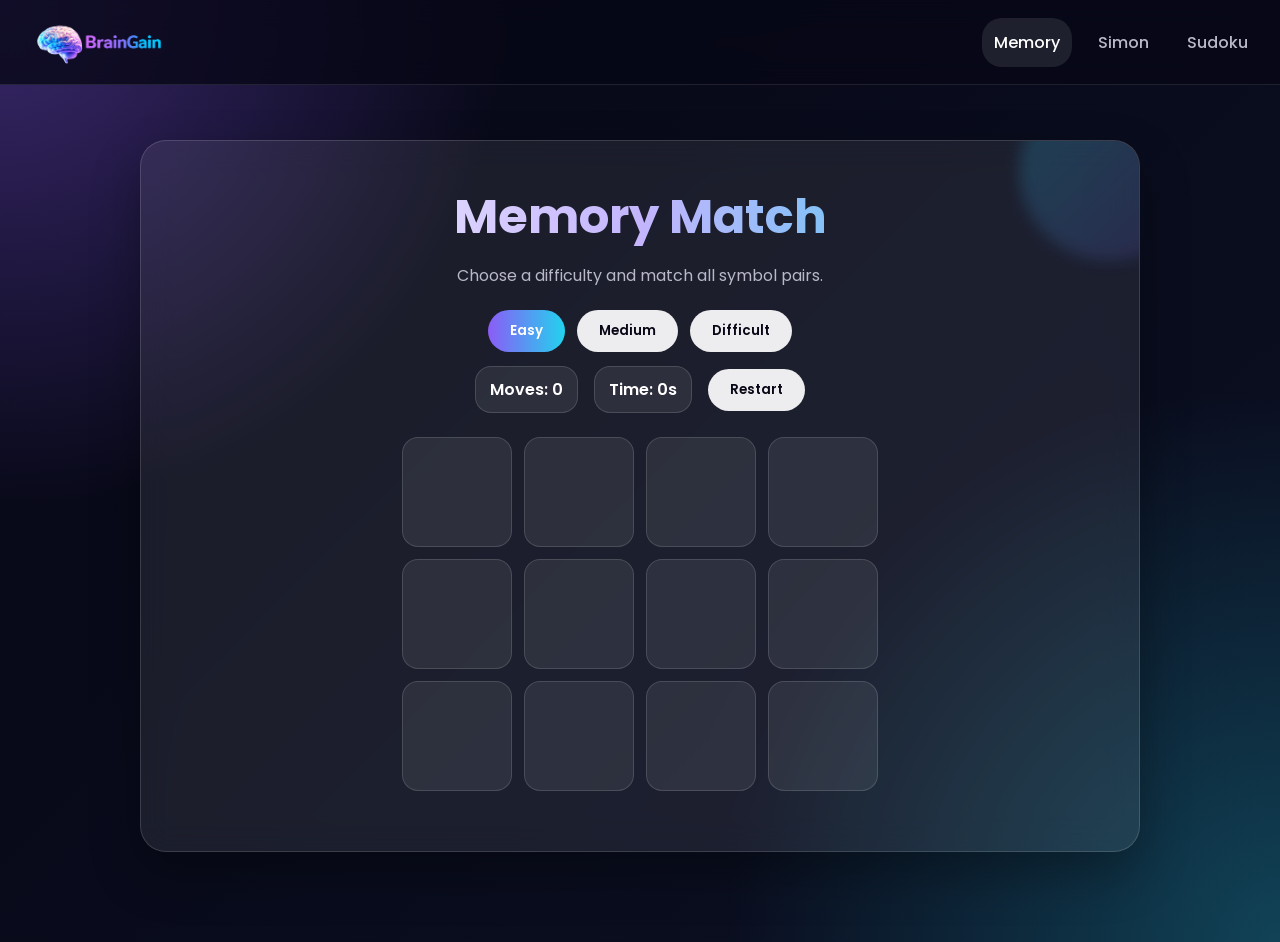
==== commit 2f9b052f: "Fix duplicate CSS rules" ====
--- a/memory/memory.html
+++ b/memory/memory.html
@@ -1,64 +1,64 @@
-<!DOCTYPE html>
+<!doctype html>
 <html lang="en">
-<head>
-  <meta charset="UTF-8">
-  <meta name="viewport" content="width=device-width, initial-scale=1.0">
-  <title>BrainGain - Memory Match</title>
+  <head>
+    <meta charset="UTF-8" />
+    <meta name="viewport" content="width=device-width, initial-scale=1.0" />
+    <title>BrainGain - Memory Match</title>
 
-  <link rel="stylesheet" href="../styles.css">
-  <link rel="stylesheet" href="memory.css">
-</head>
-<body>
+    <link rel="stylesheet" href="../styles.css" />
+    <link rel="stylesheet" href="memory.css" />
+  </head>
 
-  <nav class="nav">
-    <a href="../index.html" class="nav-left">
-      <img src="../images/logo.png" class="nav-brand-logo" alt="BrainGain">
-    </a>
+  <body>
+    <nav class="nav">
+      <a href="../index.html" class="nav-left">
+        <img src="../images/logo.png" class="nav-brand-logo" alt="BrainGain" />
+      </a>
 
-    <div class="nav-links">
+      <div class="nav-links">
         <!-- <a href="../index.html">Home</a> -->
         <a href="memory.html" class="active">Memory</a>
         <a href="../simon/simon.html">Simon</a>
         <a href="../sudoku/sudoku.html">Sudoku</a>
-    </div>
+      </div>
     </nav>
 
-  <main class="game-page">
-    <section class="game-card fade-in">
-      <h2>Memory Match</h2>
-      <p>Choose a difficulty and match all symbol pairs.</p>
+    <main class="game-page">
+      <section class="game-card fade-in">
+        <h2>Memory Match</h2>
+        <p>Choose a difficulty and match all symbol pairs.</p>
 
-      <div class="difficulty-buttons">
-        <button class="level-btn active" data-level="easy">Easy</button>
-        <button class="level-btn" data-level="medium">Medium</button>
-        <button class="level-btn" data-level="hard">Difficult</button>
-      </div>
+        <div class="difficulty-buttons">
+          <button class="level-btn active" data-level="easy">Easy</button>
+          <button class="level-btn" data-level="medium">Medium</button>
+          <button class="level-btn" data-level="hard">Difficult</button>
+        </div>
 
-      <div class="game-info">
-        <span id="moves">Moves: 0</span>
-        <span id="timer">Time: 0s</span>
-        <button id="restartBtn">Restart</button>
-      </div>
+        <div class="game-info">
+          <span id="moves">Moves: 0</span>
+          <span id="timer">Time: 0s</span>
+          <button id="restartBtn">Restart</button>
+        </div>
 
-      <div id="memoryGrid" class="memory-grid"></div>
+        <div id="memoryGrid" class="memory-grid"></div>
 
-      <div id="overlay" class="overlay hidden">
-        <div class="overlay-card">
-          <h3 id="overlay-title">Well done!</h3>
-          <p id="overlay-text">You matched all pairs.</p>
-          <p id="finalStats"></p>
-          <button id="playAgainBtn" class="primary-btn">Play again</button>
+        <div id="overlay" class="overlay hidden">
+          <div class="overlay-card">
+            <h3 id="overlay-title">Well done!</h3>
+            <p id="overlay-text">You matched all pairs.</p>
+            <p id="finalStats"></p>
+            <button id="playAgainBtn" class="primary-btn">Play again</button>
+          </div>
         </div>
-      </div>
-    </section>
-  </main>
+      </section>
+    </main>
 
-  <script>
-    window.addEventListener('load', () => {
-      document.body.classList.add('loaded');
-    });
-  </script>
+    <script>
+      window.addEventListener("load", () => {
+        document.body.classList.add("loaded");
+      });
+    </script>
 
-  <script src="memory.js"></script>
-</body>
-</html>+    <script src="memory.js"></script>
+  </body>
+</html>
--- a/styles.css
+++ b/styles.css
@@ -1,305 +1,503 @@
 @import url('https://fonts.googleapis.com/css2?family=Poppins:wght@300;400;500;600;700&display=swap');
 
 :root {
-    --bg: #070716;
-    --card-bg: rgba(255, 255, 255, 0.08);
-    --card-border: rgba(255, 255, 255, 0.14);
-    --text: #ffffff;
-    --muted: #b8b8c8;
-    --purple: #8b5cf6;
-    --cyan: #22d3ee;
-    --pink: #ec4899;
+	--bg: #070716;
+	--card-bg: rgba(255, 255, 255, 0.08);
+	--card-border: rgba(255, 255, 255, 0.14);
+	--text: #ffffff;
+	--muted: #b8b8c8;
+	--purple: #8b5cf6;
+	--cyan: #22d3ee;
+	--pink: #ec4899;
 }
 
 * {
-    margin: 0;
-    padding: 0;
-    box-sizing: border-box;
-}
-
+	margin: 0;
+	padding: 0;
+	box-sizing: border-box;
+}
+
+html,
 body {
-    min-height: 100vh;
-    font-family: 'Poppins', sans-serif;
-    color: var(--text);
-    background:
-        radial-gradient(circle at top left, rgba(139, 92, 246, 0.38), transparent 32%),
-        radial-gradient(circle at bottom right, rgba(34, 211, 238, 0.26), transparent 35%),
-        linear-gradient(135deg, #070716 0%, #0b1022 100%);
+	width: 100dvw;
+	min-height: 100dvh;
+	overflow-x: hidden;
+}
+
+body {
+	font-family: 'Poppins', sans-serif;
+	color: var(--text);
+	background:
+		radial-gradient(circle at top left, rgba(139, 92, 246, 0.38), transparent 32%),
+		radial-gradient(circle at bottom right, rgba(34, 211, 238, 0.26), transparent 35%),
+		linear-gradient(135deg, #070716 0%, #0b1022 100%);
 }
 
 /* HEADER */
 .header {
-    width: 100%;
-    padding: 20px;
-    display: flex;
-    flex-direction: column;
-    justify-content: center;
-    align-items: center;
-    text-align: center;
+	width: 100%;
+	padding: 20px;
+	display: flex;
+	flex-direction: column;
+	justify-content: center;
+	align-items: center;
+	text-align: center;
 }
 
 .logo-img {
-    width: 220px;
-    margin-bottom: 16px;
-    filter: drop-shadow(0 0 25px rgba(139, 92, 246, 0.45));
+	width: 220px;
+	margin-bottom: 16px;
+	filter: drop-shadow(0 0 25px rgba(139, 92, 246, 0.45));
 }
 
 .hero-title {
-    max-width: 550px;
-    font-size: clamp(2rem, 5vw, 3rem);
-    line-height: 1.3;
-    font-weight: 700;
-    letter-spacing: -1px;
-    background: linear-gradient(90deg, #ffffff, #c4b5fd, #22d3ee);
-    -webkit-background-clip: text;
-    background-clip: text;
-    -webkit-text-fill-color: transparent;
-    color: transparent;
+	max-width: 550px;
+	font-size: clamp(2rem, 5vw, 3rem);
+	line-height: 1.3;
+	font-weight: 700;
+	letter-spacing: -1px;
+	background: linear-gradient(90deg, #ffffff, #c4b5fd, #22d3ee);
+	-webkit-background-clip: text;
+	background-clip: text;
+	-webkit-text-fill-color: transparent;
+	color: transparent;
 }
 
 .slogan {
-    margin-top: 16px;
-    max-width: 620px;
-    color: var(--muted);
-    font-size: 1rem;
+	margin-top: 16px;
+	max-width: 620px;
+	color: var(--muted);
+	font-size: 1rem;
+}
+
+/* NAVBAR */
+.nav {
+	/*position: sticky;*/
+	top: 0;
+	z-index: 1000;
+	background: rgba(7, 7, 22, 0.78);
+	backdrop-filter: blur(14px);
+	-webkit-backdrop-filter: blur(14px);
+	display: flex;
+	justify-content: space-between;
+	align-items: center;
+	padding: 12px 20px;
+	border-bottom: 1px solid rgba(255, 255, 255, 0.1);
+}
+
+.nav-left {
+	display: flex;
+	align-items: center;
+	gap: 10px;
+}
+
+.nav-logo {
+	width: 32px;
+	height: 32px;
+}
+
+.nav-brand-logo {
+	height: 56px;
+	width: auto;
+	display: block;
+	margin: -10px 0px;
+}
+
+.nav-title {
+	font-weight: 700;
+	color: white;
+}
+
+.nav-links {
+	display: flex;
+	gap: 14px;
+	flex-wrap: wrap;
+}
+
+.nav a {
+	text-decoration: none;
+	color: var(--muted);
+	font-weight: 500;
+	padding: 12px;
+	border-radius: 20px;
+	transition: 0.25s ease;
+}
+
+.nav a:hover,
+.nav a.active {
+	color: white;
+	background: rgba(255, 255, 255, 0.1);
+}
+
+/* GAME PAGE */
+.game-page {
+	min-height: calc(100dvh - 65px);
+	padding: 55px 20px 90px;
+	display: flex;
+	justify-content: center;
+	align-items: flex-start;
+}
+
+.mode-label {
+	margin: 0 0 12px;
+	color: var(--muted);
+	font-size: 0.9rem;
+	font-weight: 700;
+}
+
+/* BUTTONS */
+
+.difficulty-buttons, .game-actions {
+	display: flex;
+	justify-content: center;
+	flex-wrap: wrap;
+	margin: 22px 0 14px;
+	gap: 12px;
+}
+
+.action-buttons {
+	display: flex;
+	justify-content: center;
+	gap: 12px;
+	flex-wrap: wrap;
+	margin-bottom: 20px;
+}
+
+.level-btn,
+#restartBtn,
+.primary-btn,
+.secondary-btn {
+	border: none;
+	outline: none;
+	padding: 11px 22px;
+	border-radius: 999px;
+	background: rgba(255, 255, 255, 0.92);
+	color: #070716;
+	font-weight: 600;
+	cursor: pointer;
+	transition: 0.25s ease;
+	font-family: 'Poppins', sans-serif;
+}
+
+.level-btn:hover,
+#restartBtn:hover,
+.primary-btn:hover,
+.secondary-btn:hover {
+	transform: translateY(-2px);
+	background: linear-gradient(90deg, var(--purple), var(--cyan));
+	color: #ffffff;
+	box-shadow: 0 12px 28px rgba(34, 211, 238, 0.25);
+}
+
+.level-btn.active {
+	color: #ffffff;
+	background: linear-gradient(90deg, var(--purple), var(--cyan));
+}
+
+/* INFO */
+
+.level-info {
+	min-height: 24px;
+	margin-bottom: 16px;
+	color: #cccccc;
+	font-size: 0.95rem;
+}
+
+.game-info {
+	margin: 8px 0 24px;
+	display: flex;
+	justify-content: center;
+	align-items: center;
+	gap: 16px;
+	flex-wrap: wrap;
+}
+
+.game-info span, .message {
+	background: rgba(255, 255, 255, 0.08);
+	border: 1px solid var(--card-border);
+	color: #ffffff;
+	padding: 10px 14px;
+	border-radius: 16px;
+	font-weight: 600;
+}
+
+.message {
+	margin-top: 24px;
+	padding: 16px 18px;
+	border-radius: 12px;
+	background: #111111;
+	border: 1px solid #333333;
+}
+
+/* GAME CARD */
+.game-card {
+	width: 100%;
+	max-width: 1000px;
+	padding: 40px 28px 60px;
+	border-radius: 26px;
+	background: var(--card-bg);
+	border: 1px solid var(--card-border);
+	backdrop-filter: blur(16px);
+	-webkit-backdrop-filter: blur(16px);
+	box-shadow: 0 22px 50px rgba(0, 0, 0, 0.32);
+	text-align: center;
+	position: relative;
+	overflow: hidden;
+}
+
+.game-card::after {
+	content: "";
+	position: absolute;
+	width: 180px;
+	height: 180px;
+	right: -60px;
+	top: -60px;
+	border-radius: 50%;
+	background: linear-gradient(135deg,
+			rgba(34, 211, 238, 0.35),
+			rgba(139, 92, 246, 0.25));
+	filter: blur(8px);
+	opacity: 0.6;
+}
+
+.game-card h2 {
+	font-size: clamp(2rem, 4vw, 3rem);
+	font-weight: 700;
+	margin-bottom: 10px;
+	background: linear-gradient(90deg, #ffffff, #c4b5fd, #22d3ee);
+	-webkit-background-clip: text;
+	background-clip: text;
+	-webkit-text-fill-color: transparent;
+}
+
+.game-card p {
+	color: var(--muted);
+	font-size: 1rem;
+}
+
+/* OVERLAY */
+.overlay {
+	position: absolute !important;
+	inset: 0;
+	display: flex;
+	align-items: center;
+	justify-content: center;
+	z-index: 20;
+	padding: 20px;
+	background: rgba(7, 7, 22, 0.75);
+	backdrop-filter: blur(8px);
+	-webkit-backdrop-filter: blur(8px);
+	border-radius: 26px;
+}
+
+.overlay-card {
+	width: 100%;
+	max-width: 360px;
+	padding: 28px 22px;
+	text-align: center;
+	background: var(--card-bg);
+	border: 1px solid var(--card-border);
+	border-radius: 22px;
+	box-shadow: 0 22px 50px rgba(0, 0, 0, 0.32);
+}
+
+.overlay-card h3 {
+	margin-bottom: 10px;
+	font-size: 1.6rem;
+	font-weight: 700;
+	background: linear-gradient(90deg, #ffffff, #c4b5fd, #22d3ee);
+	-webkit-background-clip: text;
+	background-clip: text;
+	-webkit-text-fill-color: transparent;
+}
+
+.overlay-card p {
+	color: var(--muted);
+	margin-bottom: 12px;
+}
+
+.hidden {
+	display: none !important;
 }
 
 /* CARDS CONTAINER */
 .container {
-    display: grid;
-    grid-template-columns: repeat(auto-fit, minmax(260px, 1fr));
-    gap: 26px;
-    max-width: 1100px;
-    margin: 0 auto;
-    padding: 25px 20px 25px;
+	display: grid;
+	grid-template-columns: repeat(auto-fit, minmax(260px, 1fr));
+	gap: 26px;
+	max-width: 1100px;
+	margin: 0 auto;
+	padding: 25px 20px 25px;
 }
 
 /* CARD */
 .card {
-    position: relative;
-    overflow: hidden;
-    min-height: 250px;
-    padding: 2rem;
-    border-radius: 26px;
-    background: var(--card-bg);
-    border: 1px solid var(--card-border);
-    backdrop-filter: blur(16px);
-    -webkit-backdrop-filter: blur(16px);
-    box-shadow: 0 22px 50px rgba(0, 0, 0, 0.32);
-    transition: transform 0.3s ease, box-shadow 0.3s ease, border-color 0.3s ease;
+	position: relative;
+	overflow: hidden;
+	min-height: 250px;
+	padding: 2rem;
+	border-radius: 26px;
+	background: var(--card-bg);
+	border: 1px solid var(--card-border);
+	backdrop-filter: blur(16px);
+	-webkit-backdrop-filter: blur(16px);
+	box-shadow: 0 22px 50px rgba(0, 0, 0, 0.32);
+	transition: transform 0.3s ease, box-shadow 0.3s ease, border-color 0.3s ease;
 }
 
 .card::before {
-    content: "";
-    position: absolute;
-    inset: 0;
-    background: linear-gradient(135deg, rgba(139, 92, 246, 0.25), transparent 55%);
-    opacity: 0;
-    transition: opacity 0.3s ease;
+	content: "";
+	position: absolute;
+	inset: 0;
+	background: linear-gradient(135deg, rgba(139, 92, 246, 0.25), transparent 55%);
+	opacity: 0;
+	transition: opacity 0.3s ease;
 }
 
 .card::after {
-    content: "";
-    position: absolute;
-    width: 130px;
-    height: 130px;
-    right: -45px;
-    top: -45px;
-    border-radius: 50%;
-    background: linear-gradient(135deg, rgba(34, 211, 238, 0.35), rgba(139, 92, 246, 0.25));
-    filter: blur(4px);
-    opacity: 0.55;
+	content: "";
+	position: absolute;
+	width: 130px;
+	height: 130px;
+	right: -45px;
+	top: -45px;
+	border-radius: 50%;
+	background: linear-gradient(135deg, rgba(34, 211, 238, 0.35), rgba(139, 92, 246, 0.25));
+	filter: blur(4px);
+	opacity: 0.55;
 }
 
 .card:hover {
-    transform: translateY(-10px);
-    border-color: rgba(139, 92, 246, 0.7);
-    box-shadow: 0 28px 65px rgba(139, 92, 246, 0.22);
+	transform: translateY(-10px);
+	border-color: rgba(139, 92, 246, 0.7);
+	box-shadow: 0 28px 65px rgba(139, 92, 246, 0.22);
 }
 
 .card:hover::before {
-    opacity: 1;
+	opacity: 1;
 }
 
 .card h2,
 .card p,
 .card a,
-.card span {
-    position: relative;
-    z-index: 1;
+.card span,
+.game-card > * {
+	position: relative;
+	z-index: 1;
 }
 
 .card h2 {
-    margin-top: 18px;
-    margin-bottom: 12px;
-    font-size: 1.45rem;
-    font-weight: 700;
+	margin-top: 18px;
+	margin-bottom: 12px;
+	font-size: 1.45rem;
+	font-weight: 700;
 }
 
 .card p {
-    color: var(--muted);
-    line-height: 1.6;
-    font-size: 0.95rem;
+	color: var(--muted);
+	line-height: 1.6;
+	font-size: 0.95rem;
 }
 
 .tag {
-    display: inline-block;
-    padding: 6px 13px;
-    border-radius: 999px;
-		margin-right: 3px;
-    background: rgba(139, 92, 246, 0.18);
-    color: #ddd6fe;
-    border: 1px solid rgba(139, 92, 246, 0.45);
-    font-size: 0.78rem;
-    font-weight: 600;
-    letter-spacing: 0.3px;
+	display: inline-block;
+	padding: 6px 13px;
+	border-radius: 999px;
+	margin-right: 3px;
+	background: rgba(139, 92, 246, 0.18);
+	color: #ddd6fe;
+	border: 1px solid rgba(139, 92, 246, 0.45);
+	font-size: 0.78rem;
+	font-weight: 600;
+	letter-spacing: 0.3px;
 }
 
 /* BUTTON */
 .play-btn {
-    display: inline-block;
-    margin-top: 25px;
-    padding: 12px 24px;
-    border-radius: 999px;
-    background: linear-gradient(90deg, var(--purple), var(--cyan));
-    color: #ffffff;
-    text-decoration: none;
-    font-weight: 700;
-    font-size: 0.95rem;
-    box-shadow: 0 12px 28px rgba(34, 211, 238, 0.25);
-    transition: transform 0.25s ease, box-shadow 0.25s ease, background 0.25s ease;
+	display: inline-block;
+	margin-top: 25px;
+	padding: 12px 24px;
+	border-radius: 999px;
+	background: linear-gradient(90deg, var(--purple), var(--cyan));
+	color: #ffffff;
+	text-decoration: none;
+	font-weight: 700;
+	font-size: 0.95rem;
+	box-shadow: 0 12px 28px rgba(34, 211, 238, 0.25);
+	transition: transform 0.25s ease, box-shadow 0.25s ease, background 0.25s ease;
 }
 
 .play-btn:hover {
-    transform: translateY(-3px);
-    background: linear-gradient(90deg, var(--cyan), var(--purple));
-    box-shadow: 0 16px 38px rgba(139, 92, 246, 0.38);
+	transform: translateY(-3px);
+	background: linear-gradient(90deg, var(--cyan), var(--purple));
+	box-shadow: 0 16px 38px rgba(139, 92, 246, 0.38);
 }
 
 /* FOOTER */
 .footer {
-    text-align: center;
-    padding: 25px 20px;
-    color: var(--muted);
-    opacity: 0.8;
+	text-align: center;
+	padding: 25px 20px;
+	color: var(--muted);
+	opacity: 0.8;
 }
 
 
 .card-link {
-    text-decoration: none;
-    color: inherit;
+	text-decoration: none;
+	color: inherit;
 }
 
 
 .badge {
-    display: inline-block;
-    margin-top: 10px;
-    padding: 6px 12px;
-    background: rgba(255, 255, 255, 0.12);
-    color: white;
-    border-radius: 999px;
-    font-size: 0.8rem;
-}
-
-/* NAVBAR */
-.nav {
-    /*position: sticky;*/
-    top: 0;
-    z-index: 1000;
-    background: rgba(7, 7, 22, 0.78);
-    backdrop-filter: blur(14px);
-    -webkit-backdrop-filter: blur(14px);
-    display: flex;
-    justify-content: space-between;
-    align-items: center;
-    padding: 12px 20px;
-    border-bottom: 1px solid rgba(255, 255, 255, 0.1);
-}
-
-.nav-left {
-    display: flex;
-    align-items: center;
-    gap: 10px;
-}
-
-.nav-logo {
-    width: 32px;
-    height: 32px;
-}
-
-.nav-brand-logo {
-  height: 56px;
-  width: auto;
-  display: block;
-	margin: -10px 0px;
-}
-
-.nav-title {
-    font-weight: 700;
-    color: white;
-}
-
-.nav-links {
-    display: flex;
-    gap: 14px;
-    flex-wrap: wrap;
-}
-
-.nav a {
-    text-decoration: none;
-    color: var(--muted);
-    font-weight: 500;
-    padding: 12px;
-    border-radius: 20px;
-    transition: 0.25s ease;
-}
-
-.nav a:hover,
-.nav a.active {
-    color: white;
-    background: rgba(255, 255, 255, 0.1);
+	display: inline-block;
+	margin-top: 10px;
+	padding: 6px 12px;
+	background: rgba(255, 255, 255, 0.12);
+	color: white;
+	border-radius: 999px;
+	font-size: 0.8rem;
 }
 
 /* MOBILE */
 @media (max-width: 600px) {
-    .header {
-        padding: 42px 16px 25px;
-    }
-
-    .logo-img {
-        width: 155px;
-    }
-
-    .hero-title {
-        font-size: 2rem;
-    }
-
-    .slogan {
-        font-size: 0.9rem;
-    }
-
-    .container {
-        grid-template-columns: 1fr;
-        padding: 25px 15px 55px;
-        gap: 18px;
-    }
-
-    .card {
-        min-height: 220px;
-        padding: 1.5rem;
-        border-radius: 22px;
-    }
-
-    .card h2 {
-        font-size: 1.25rem;
-    }
-
-    .nav {
-        flex-direction: column;
-        gap: 10px;
-    }
-
-    .nav-links {
-        justify-content: center;
-    }
+	.header {
+		padding: 42px 16px 25px;
+	}
+
+	.logo-img {
+		width: 155px;
+	}
+
+	.hero-title {
+		font-size: 2rem;
+	}
+
+	.slogan {
+		font-size: 0.9rem;
+	}
+
+	.container {
+		grid-template-columns: 1fr;
+		padding: 25px 15px 55px;
+		gap: 18px;
+	}
+
+	.card {
+		min-height: 220px;
+		padding: 1.5rem;
+		border-radius: 22px;
+	}
+
+	.card h2 {
+		font-size: 1.25rem;
+	}
+
+	.nav {
+		flex-direction: column;
+		gap: 10px;
+	}
+
+	.nav-links {
+		justify-content: center;
+	}
 }
--- a/memory/memory.css
+++ b/memory/memory.css
@@ -1,259 +1,73 @@
-/* =========================
-   MEMORY PAGE LAYOUT
-========================= */
-
-html,
-body {
-  width: 100%;
-  min-height: 100%;
-}
-
-body {
-  overflow-x: hidden;
-}
-
-.game-page {
-  min-height: calc(100dvh - 65px);
-  padding: 55px 20px 90px;
-  display: flex;
-  justify-content: center;
-  align-items: flex-start;
-}
-
-.game-card {
-  width: 100%;
-  max-width: 1000px;
-  padding: 40px 28px 60px;
-  border-radius: 26px;
-  background: var(--card-bg);
-  border: 1px solid var(--card-border);
-  backdrop-filter: blur(16px);
-  -webkit-backdrop-filter: blur(16px);
-  box-shadow: 0 22px 50px rgba(0, 0, 0, 0.32);
-  text-align: center;
-  position: relative;
-  overflow: hidden;
-}
-
-.game-card::after {
-  content: "";
-  position: absolute;
-  width: 180px;
-  height: 180px;
-  right: -60px;
-  top: -60px;
-  border-radius: 50%;
-  background: linear-gradient(
-    135deg,
-    rgba(34, 211, 238, 0.35),
-    rgba(139, 92, 246, 0.25)
-  );
-  filter: blur(8px);
-  opacity: 0.6;
-}
-
-.game-card > * {
-  position: relative;
-  z-index: 1;
-}
-
-.game-card h2 {
-  font-size: clamp(2rem, 4vw, 3rem);
-  font-weight: 700;
-  margin-bottom: 10px;
-  background: linear-gradient(90deg, #ffffff, #c4b5fd, #22d3ee);
-  -webkit-background-clip: text;
-  background-clip: text;
-  -webkit-text-fill-color: transparent;
-}
-
-.game-card p {
-  color: var(--muted);
-  font-size: 1rem;
-}
-
-
-/* =========================
-   BUTTONS / INFO
-========================= */
-
-.difficulty-buttons {
-  margin: 24px 0 16px;
-  display: flex;
-  justify-content: center;
-  gap: 12px;
-  flex-wrap: wrap;
-}
-
-.level-btn,
-#restartBtn,
-.primary-btn,
-.secondary-btn {
-  border: none;
-  outline: none;
-  padding: 11px 22px;
-  border-radius: 999px;
-  background: rgba(255, 255, 255, 0.92);
-  color: #070716;
-  font-weight: 700;
-  cursor: pointer;
-  transition: 0.25s ease;
-  font-family: 'Poppins', sans-serif;
-}
-
-.level-btn:hover,
-#restartBtn:hover,
-.primary-btn:hover,
-.secondary-btn:hover {
-  transform: translateY(-3px);
-  background: linear-gradient(90deg, var(--purple), var(--cyan));
-  color: #ffffff;
-  box-shadow: 0 12px 28px rgba(34, 211, 238, 0.25);
-}
-
-.level-btn.active {
-  color: #ffffff;
-  background: linear-gradient(90deg, var(--purple), var(--cyan));
-}
-
-.game-info {
-  margin: 8px 0 24px;
-  display: flex;
-  justify-content: center;
-  align-items: center;
-  gap: 16px;
-  flex-wrap: wrap;
-}
-
-.game-info span {
-  background: rgba(255, 255, 255, 0.08);
-  border: 1px solid var(--card-border);
-  color: #ffffff;
-  padding: 10px 14px;
-  border-radius: 16px;
-  font-weight: 600;
-}
-
-
 /* =========================
    MEMORY GRID
 ========================= */
 
 .memory-grid {
-  display: grid;
-  gap: 12px;
-  justify-content: center;
-  margin-top: 10px;
+	display: grid;
+	gap: 12px;
+	justify-content: center;
+	margin-top: 10px;
 }
 
 .memory-card {
-  width: 100%;
-  max-width: 110px;
-  min-width: 55px;
-  aspect-ratio: 1 / 1;
-  perspective: 1000px;
-  background: transparent;
-  border: none;
-  padding: 0;
-  cursor: pointer;
-  transition: transform 0.25s ease;
+	width: 100%;
+	max-width: 110px;
+	min-width: 55px;
+	aspect-ratio: 1 / 1;
+	perspective: 1000px;
+	background: transparent;
+	border: none;
+	padding: 0;
+	cursor: pointer;
+	transition: transform 0.25s ease;
 }
 
 .memory-card:hover {
-  transform: translateY(-5px);
+	transform: translateY(-5px);
 }
 
 .memory-card-inner {
-  position: relative;
-  width: 100%;
-  height: 100%;
-  transition: transform 0.6s ease;
-  transform-style: preserve-3d;
+	position: relative;
+	width: 100%;
+	height: 100%;
+	transition: transform 0.6s ease;
+	transform-style: preserve-3d;
 }
 
 .memory-card.flipped .memory-card-inner,
 .memory-card.matched .memory-card-inner {
-  transform: rotateY(180deg);
+	transform: rotateY(180deg);
 }
 
 .memory-card-front,
 .memory-card-back {
-  position: absolute;
-  inset: 0;
-  border-radius: 16px;
-  display: flex;
-  align-items: center;
-  justify-content: center;
-  backface-visibility: hidden;
-  -webkit-backface-visibility: hidden;
-  font-weight: 700;
+	position: absolute;
+	inset: 0;
+	border-radius: 16px;
+	display: flex;
+	align-items: center;
+	justify-content: center;
+	backface-visibility: hidden;
+	-webkit-backface-visibility: hidden;
+	font-weight: 700;
 }
 
 .memory-card-front {
-  background: rgba(255, 255, 255, 0.08);
-  border: 1px solid var(--card-border);
+	background: rgba(255, 255, 255, 0.08);
+	border: 1px solid var(--card-border);
 }
 
 .memory-card-back {
-  background: linear-gradient(135deg, var(--purple), var(--cyan));
-  color: #ffffff;
-  transform: rotateY(180deg);
-  font-size: 3rem;
-  border: none;
+	background: linear-gradient(135deg, var(--purple), var(--cyan));
+	color: #ffffff;
+	transform: rotateY(180deg);
+	font-size: 3rem;
+	border: none;
 }
 
 .memory-card.matched .memory-card-back {
-  background: linear-gradient(135deg, #22d3ee, #8b5cf6);
-  border: none;
-}
-
-
-/* =========================
-   OVERLAY
-========================= */
-
-.overlay {
-  position: absolute;
-  inset: 0;
-  display: flex;
-  align-items: center;
-  justify-content: center;
-  z-index: 20;
-  padding: 20px;
-  background: rgba(7, 7, 22, 0.75);
-  backdrop-filter: blur(8px);
-  -webkit-backdrop-filter: blur(8px);
-  border-radius: 26px;
-}
-
-.overlay-card {
-  width: 100%;
-  max-width: 360px;
-  padding: 28px 22px;
-  text-align: center;
-  background: var(--card-bg);
-  border: 1px solid var(--card-border);
-  border-radius: 22px;
-  box-shadow: 0 22px 50px rgba(0, 0, 0, 0.32);
-}
-
-.overlay-card h3 {
-  margin-bottom: 10px;
-  font-size: 1.6rem;
-  font-weight: 700;
-  background: linear-gradient(90deg, #ffffff, #c4b5fd, #22d3ee);
-  -webkit-background-clip: text;
-  background-clip: text;
-  -webkit-text-fill-color: transparent;
-}
-
-.overlay-card p {
-  color: var(--muted);
-  margin-bottom: 12px;
-}
-
-.hidden {
-  display: none !important;
+	background: linear-gradient(135deg, #22d3ee, #8b5cf6);
+	border: none;
 }
 
 
@@ -262,15 +76,15 @@
 ========================= */
 
 @keyframes fadeIn {
-  from {
-    opacity: 0;
-    transform: translateY(12px);
-  }
-
-  to {
-    opacity: 1;
-    transform: translateY(0);
-  }
+	from {
+		opacity: 0;
+		transform: translateY(12px);
+	}
+
+	to {
+		opacity: 1;
+		transform: translateY(0);
+	}
 }
 
 
@@ -279,162 +93,160 @@
 ========================= */
 
 @media (max-width: 900px) {
-  .memory-card {
-    max-width: 90px;
-  }
-
-  .memory-card-back {
-    font-size: 1.8rem;
-  }
-}
-
-
-/* =========================
-   MOBILE MEMORY FIT 
+	.memory-card {
+		max-width: 90px;
+	}
+
+	.memory-card-back {
+		font-size: 1.8rem;
+	}
+}
+
+
+/* =========================
+   MOBILE FIT 
 ========================= */
 
 @media (max-width: 700px) {
-  html,
-  body {
-    width: 100%;
-    min-height: 100%;
-    overflow-x: hidden;
-  }
-
-  body {
-    min-height: 100dvh;
-    overflow-y: auto;
-  }
-
-  .game-page {
-    min-height: calc(100dvh - 110px);
-    padding: 10px;
-    display: flex;
-    justify-content: center;
-    align-items: flex-start;
-    overflow: visible;
-  }
-
-  .game-card {
-    width: 100%;
-    padding: 18px 12px 22px;
-    overflow: visible;
-  }
-
-  .game-card h2 {
-    display: block;
-    font-size: 1.9rem;
-    line-height: 1.1;
-    margin-bottom: 8px;
-  }
-
-  .game-card > p {
-    display: block;
-    font-size: 0.9rem;
-    line-height: 1.35;
-    margin-bottom: 10px;
-  }
-
-  .difficulty-buttons {
-    display: flex;
-    justify-content: center;
-    flex-wrap: wrap;
-    gap: 8px;
-    margin: 10px 0 12px;
-  }
-
-  .level-btn {
-    padding: 9px 15px;
-    font-size: 0.85rem;
-    white-space: nowrap;
-  }
-
-  .game-info {
-    margin: 8px 0 14px;
-    display: flex;
-    justify-content: center;
-    align-items: center;
-    gap: 8px;
-    flex-wrap: wrap;
-  }
-
-  .game-info span,
-  #restartBtn {
-    padding: 8px 12px;
-    font-size: 0.85rem;
-    white-space: nowrap;
-  }
-
-  .memory-grid {
-    gap: 7px;
-    margin-top: 0;
-  }
-
-  .memory-card {
-    max-width: 62px;
-    min-width: 42px;
-  }
-
-  .memory-card-front,
-  .memory-card-back {
-    border-radius: 14px;
-  }
-
-  .memory-card-back {
-    font-size: 1.2rem;
-  }
+
+	html,
+	body {
+		width: 100%;
+		min-height: 100%;
+		overflow-x: hidden;
+	}
+
+	body {
+		min-height: 100dvh;
+		overflow-y: auto;
+	}
+
+	.game-page {
+		min-height: calc(100dvh - 110px);
+		padding: 10px;
+		overflow: visible;
+	}
+
+	.game-card {
+		width: 100%;
+		padding: 18px 12px 22px;
+		overflow: visible;
+	}
+
+	.game-card h2 {
+		display: block;
+		font-size: 1.9rem;
+		line-height: 1.1;
+		margin-bottom: 8px;
+	}
+
+	.game-card > p {
+		display: block;
+		font-size: 0.9rem;
+		line-height: 1.35;
+		margin-bottom: 10px;
+	}
+
+	.difficulty-buttons {
+		display: flex;
+		justify-content: center;
+		flex-wrap: wrap;
+		margin: 10px 0 12px;
+		gap: 8px;
+	}
+
+	.level-btn {
+		padding: 9px 15px;
+		font-size: 0.85rem;
+		white-space: nowrap;
+	}
+
+	.game-info {
+		margin: 8px 0 14px;
+		display: flex;
+		justify-content: center;
+		align-items: center;
+		gap: 8px;
+		flex-wrap: wrap;
+	}
+
+	.game-info span,
+	#restartBtn {
+		padding: 8px 12px;
+		font-size: 0.85rem;
+		white-space: nowrap;
+	}
+
+	.memory-grid {
+		gap: 7px;
+		margin-top: 0;
+	}
+
+	.memory-card {
+		max-width: 62px;
+		min-width: 42px;
+	}
+
+	.memory-card-front,
+	.memory-card-back {
+		border-radius: 14px;
+	}
+
+	.memory-card-back {
+		font-size: 1.2rem;
+	}
 }
 
 @media (max-width: 390px) {
-  .game-page {
-    padding: 8px;
-  }
-
-  .game-card {
-    padding: 14px 10px 18px;
-  }
-
-  .game-card h2 {
-    font-size: 1.65rem;
-    margin-bottom: 6px;
-  }
-
-  .game-card > p {
-    font-size: 0.78rem;
-    margin-bottom: 8px;
-  }
-
-  .difficulty-buttons {
-    gap: 6px;
-    margin: 8px 0 10px;
-  }
-
-  .level-btn {
-    padding: 7px 11px;
-    font-size: 0.75rem;
-  }
-
-  .game-info {
-    gap: 6px;
-    margin: 6px 0 10px;
-  }
-
-  .game-info span,
-  #restartBtn {
-    padding: 7px 9px;
-    font-size: 0.75rem;
-  }
-
-  .memory-grid {
-    gap: 6px;
-  }
-
-  .memory-card {
-    max-width: 56px;
-    min-width: 38px;
-  }
-
-  .memory-card-back {
-    font-size: 1.05rem;
-  }
+	.game-page {
+		padding: 8px;
+	}
+
+	.game-card {
+		padding: 14px 10px 18px;
+	}
+
+	.game-card h2 {
+		font-size: 1.65rem;
+		margin-bottom: 6px;
+	}
+
+	.game-card > p {
+		font-size: 0.78rem;
+		margin-bottom: 8px;
+	}
+
+	.difficulty-buttons {
+		gap: 6px;
+		margin: 8px 0 10px;
+	}
+
+	.level-btn {
+		padding: 7px 11px;
+		font-size: 0.75rem;
+	}
+
+	.game-info {
+		gap: 6px;
+		margin: 6px 0 10px;
+	}
+
+	.game-info span,
+	#restartBtn {
+		padding: 7px 9px;
+		font-size: 0.75rem;
+	}
+
+	.memory-grid {
+		gap: 6px;
+	}
+
+	.memory-card {
+		max-width: 56px;
+		min-width: 38px;
+	}
+
+	.memory-card-back {
+		font-size: 1.05rem;
+	}
 }
